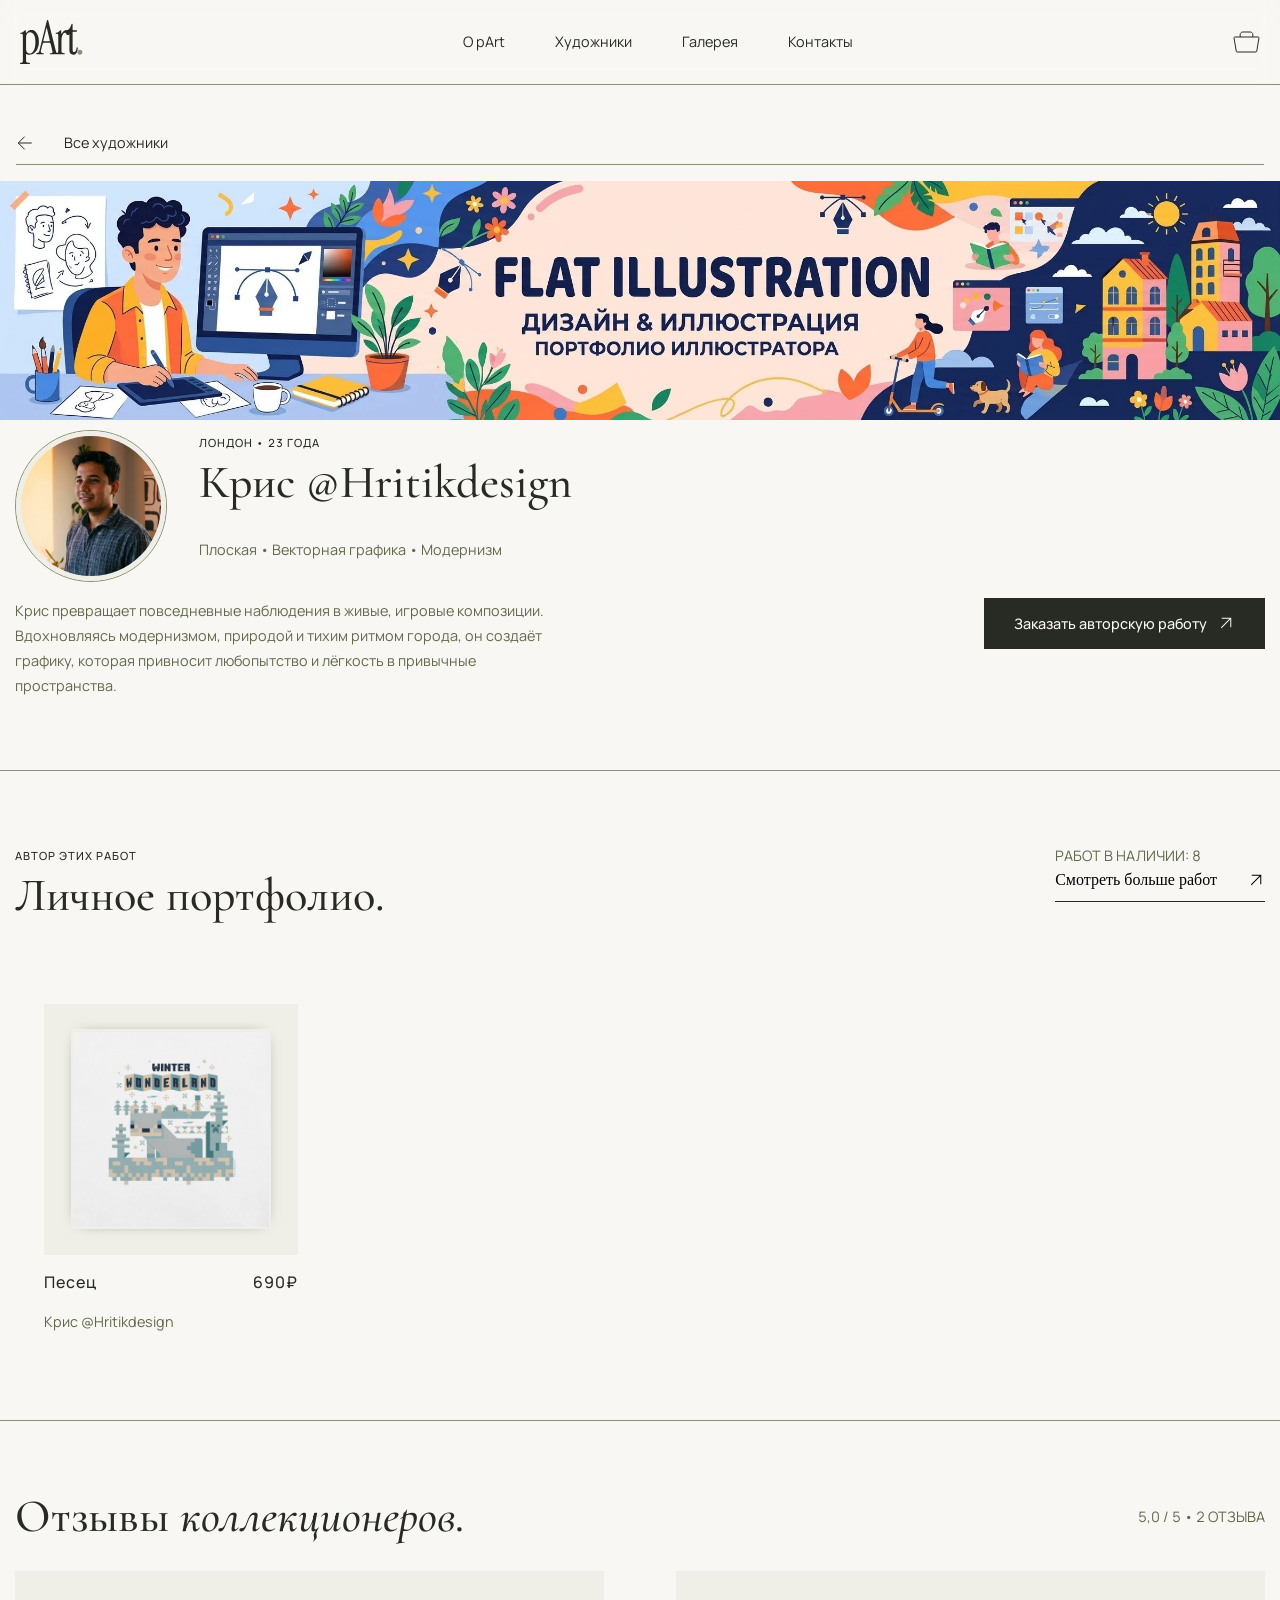
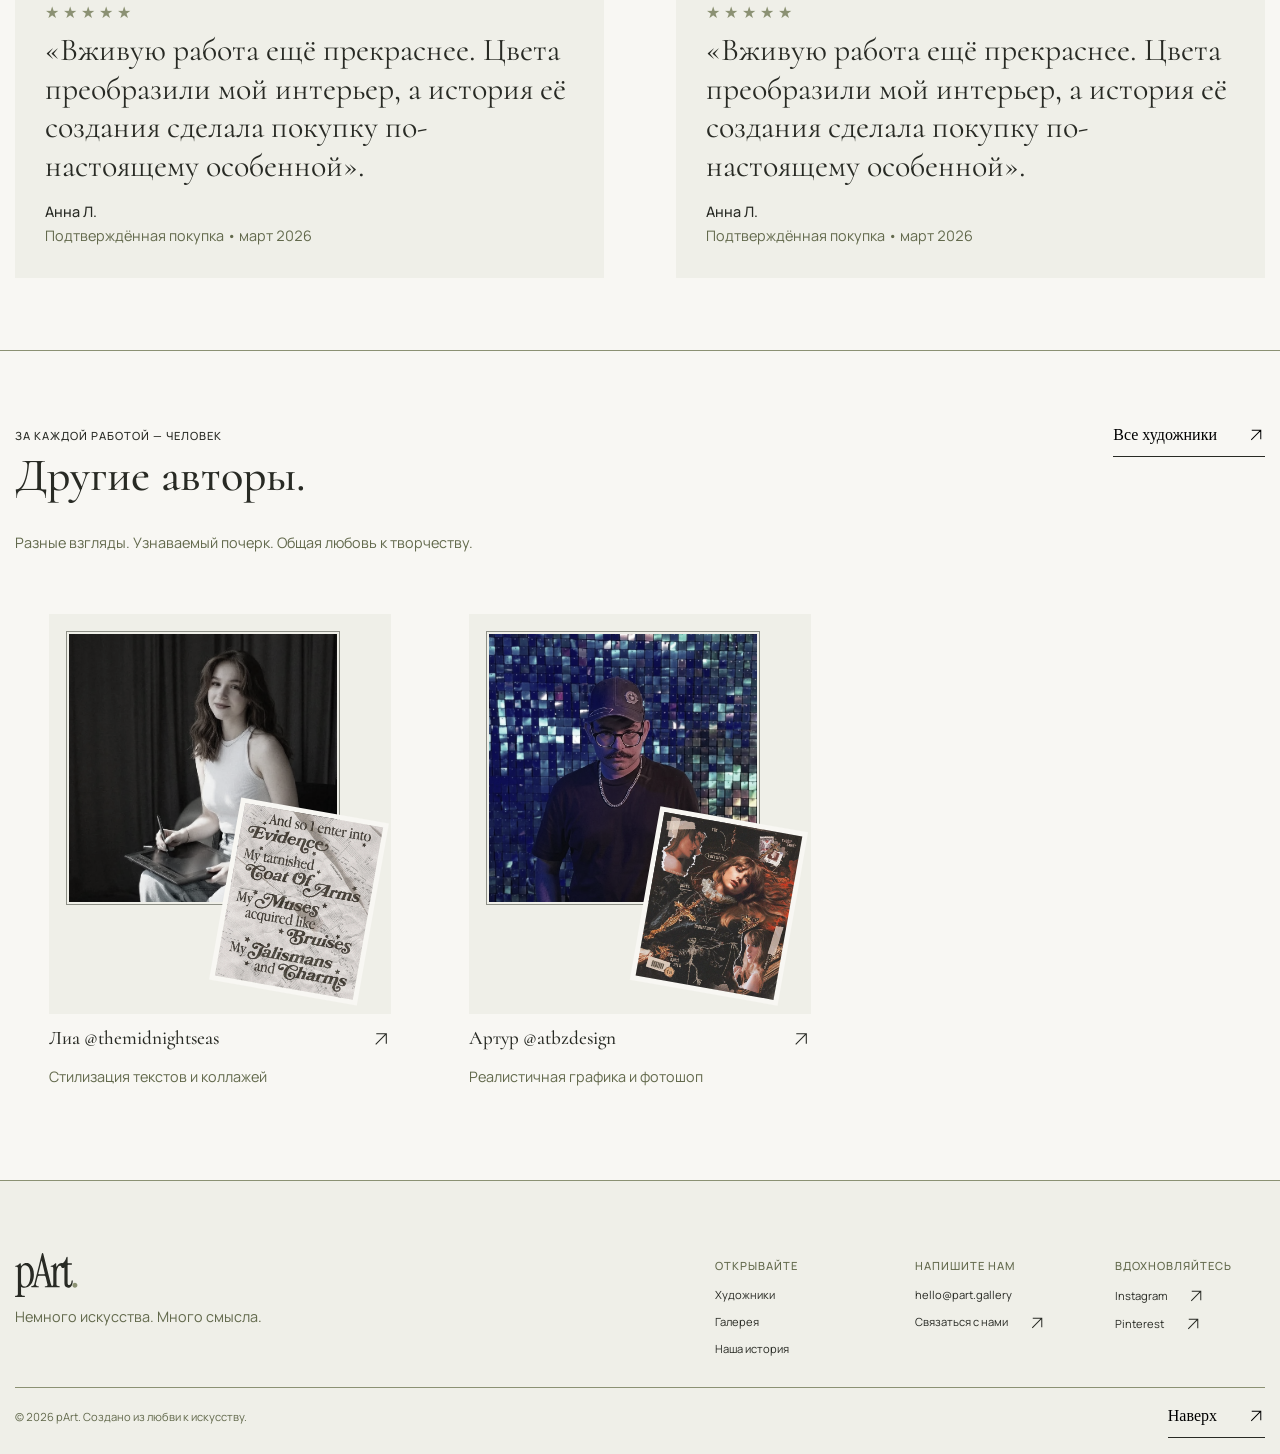
==== pages/@Hritikdesign.html @ 444c9f0d "added order and artist page" ====
<!DOCTYPE html>
<html lang="ru">

<head>
  <meta charset="UTF-8">
  <meta name="viewport" content="width=device-width, initial-scale=1.0">

  <link rel="preconnect" href="https://fonts.googleapis.com">
  <link rel="preconnect" href="https://fonts.gstatic.com" crossorigin>
  <link href="https://fonts.googleapis.com/css2?family=Manrope:wght@400;500&display=swap" rel="stylesheet">
  <link href="https://fonts.googleapis.com/css2?family=Cormorant:ital,wght@0,300..700;1,300..700&display=swap"
    rel="stylesheet">

  <link rel="icon" href="../assets/icons/favicon.svg" type="image/svg+xml">

  <link rel="stylesheet" href="../styles/tokens.css">
  <link rel="stylesheet" href="../styles/reset.css">
  <link rel="stylesheet" href="../styles/base.css">
  <link rel="stylesheet" href="../styles/header.css">
  <link rel="stylesheet" href="../styles/profile.css">
  <link rel="stylesheet" href="../styles/gallery.css">
  <link rel="stylesheet" href="../styles/feedback.css">
  <link rel="stylesheet" href="../styles/artists.css">
  <link rel="stylesheet" href="../styles/footer.css">

  <title>pArt: Крис @Hritikdesign</title>
</head>

<body>
  <header class="header">
    <div class="container header__container">

      <a href="../index.html" class="logo" aria-label="pArt — на главную">
        <svg class="logo__icon" width="63" height="44" aria-hidden="true">
          <use href="../assets/icons/sprites.svg#logo-icon"></use>
        </svg>
      </a>

      <nav class="header__nav nav" aria-label="Основная навигация">
        <ul class="nav__list">
          <li class="nav__list-item">
            <a href="../index.html#about-id" class="nav__list-link">О pArt</a>
          </li>

          <li class="nav__list-item">
            <a href="../index.html#artists-id" class="nav__list-link">Художники</a>
          </li>

          <li class="nav__list-item">
            <a href="../index.html#gallery-id" class="nav__list-link">Галерея</a>
          </li>

          <li class="nav__list-item">
            <a href="../index.html#contacts-id" class="nav__list-link">Контакты</a>
          </li>
        </ul>
      </nav>

      <div class="header__inner">
        <a href="./cart.html" class="header__cart" aria-label="Перейти в корзину товаров">
          <svg class="logo__icon" width="27" height="22" aria-hidden="true">
            <use href="../assets/icons/sprites.svg#cart-icon"></use>
          </svg>
        </a>

        <button class="header__burger" type="button" popovertarget="mob-menu-id" aria-label="Открыть меню навигации">
          <svg class="header__burger-icon" width="27" height="22" aria-hidden="true">
            <use href="../assets/icons/sprites.svg#burger-icon"></use>
          </svg>
        </button>
      </div>

    </div>

    <div class="mob-menu" id="mob-menu-id" popover="auto">
      <div class="mob-menu__inner">

        <button class="mob-menu__close" type="button" popovertarget="mob-menu-id" popovertargetaction="hide"
          aria-label="Закрыть меню навигации">
          <svg class="mob-menu__close-icon" width="25" height="22" aria-hidden="true">
            <use href="../assets/icons/sprites.svg#cross-icon"></use>
          </svg>
        </button>

        <nav class="nav" aria-label="Мобильная навигация">
          <ul class="nav__list">
            <li class="nav__list-item">
              <a href="../index.html#about-id" class="nav__list-link">О pArt</a>
            </li>

            <li class="nav__list-item">
              <a href="../index.html#artists-id" class="nav__list-link">Художники</a>
            </li>

            <li class="nav__list-item">
              <a href="../index.html#gallery-id" class="nav__list-link">Галерея</a>
            </li>

            <li class="nav__list-item">
              <a href="../index.html#contacts-id" class="nav__list-link">Контакты</a>
            </li>
          </ul>
        </nav>

      </div>
    </div>
  </header>


  <main class="main" id="main">
    <section class="profile" id="profile-id">
      <a class="profile__comeback-link link--comeback" href="./artists.html">

        <svg class="profile__comeback-icon arrow--left" width="18" height="18" aria-hidden="true">
          <use href="../assets/icons/sprites.svg#arrow-icon"></use>
        </svg>
        Все художники
      </a>
      <div class="profile__banner"></div>

      <div class="profile__container container">

        <div class="profile__info">

          <div class="profile__info-wrapper">

            <div class="profile__info-preview">
              <img class="profile__info-img" src="../assets/images/flat_artist.webp"
                alt="На фото художник Крис @Hritikdesign" width="150" height="150" decoding="async" loading="lazy">
            </div>

            <div class="profile__info-inner">
              <span class="profile__info-subtitle subtitle">
                Лондон • 23 года
              </span>

              <h1 class="profile__info-title title">
                Крис @Hritikdesign
              </h1>

              <p class="profile__info-desc description">
                Плоская • Векторная графика • Модернизм
              </p>
            </div>

          </div>

        </div>

        <div class="profile__footer">
          <p class="profile__footer-desc description">
            Крис превращает повседневные наблюдения в живые, игровые композиции. Вдохновляясь модернизмом, природой и
            тихим ритмом города, он создаёт графику, которая привносит любопытство и лёгкость в привычные пространства.
          </p>

          <div class="profile__footer-inner">
            <a href="./order.html" class="profile__footer-link button button--dark">
              Заказать авторскую работу
              <svg class="profile__footer-link-icon arrow--rightup" width="18" height="18" aria-hidden="true">
                <use href="../assets/icons/sprites.svg#arrow-icon"></use>
              </svg>
            </a>
          </div>
        </div>

      </div>
    </section>


    <section class="gallery" id="gallery-id">
      <div class="gallery__container container">

        <div class="gallery__header">

          <div class="gallery__inner">
            <span class="gallery__header-subtitle subtitle">
              автор этих работ
            </span>

            <h2 class="gallery__header-title title">
              Личное портфолио.
            </h2>
          </div>

          <div class="gallery__inner">
            <span class="gallery__header-description description">
              РАБОТ В НАЛИЧИИ: 8
            </span>

            <a class="gallery__header-link link--underline" href="./gallery.html">
              Смотреть больше работ

              <svg class="gallery__header-icon arrow--rightup" width="18" height="18" aria-hidden="true">
                <use href="../assets/icons/sprites.svg#arrow-icon"></use>
              </svg>
            </a>
          </div>

        </div>

        <div class="gallery__cards">

          <a class="gallery__card" href="./">

            <div class="gallery__card-preview">
              <div class="gallery__card-wrapper">
                <img class="gallery__card-img" src="../assets/images/flat_7.webp"
                  alt="Постер «Песец». Автор - Крис @Hritikdesign" width="200" height="200" loading="lazy"
                  decoding="async">
              </div>

              <div class="gallery__card-block">
                <svg class="gallery__card-icon arrow--rightup" width="20" height="20" aria-hidden="true">
                  <use href="../assets/icons/sprites.svg#arrow-icon"></use>
                </svg>
              </div>
            </div>

            <div class="gallery__card-info">
              <h3 class="gallery__card-title">
                Песец
                <span class="gallery__card-price">690₽</span>
              </h3>

              <p class="gallery__card-desc description">
                Крис @Hritikdesign
              </p>
            </div>
          </a>


        </div>
      </div>
    </section>


    <section class="feedback" id="feedback-id">
      <div class="feedback__container container">

        <div class="feedback__header">
          <h2 class="feedback__header-title title">Отзывы
            <span>коллекционеров.</span>
          </h2>

          <span class="feedback__header-desc description">
            5,0 / 5 • 2 ОТЗЫВА
          </span>
        </div>

        <div class="feedback__cards">

          <article class="feedback__card">
            <blockquote class="feedback__card-quote">
              «Вживую работа ещё прекраснее. Цвета преобразили мой интерьер, а история её создания сделала покупку
              по-настоящему особенной».
            </blockquote>
            <p class="feedback__card-author">Анна Л.</p>
            <p class="feedback__card-desc description">
              Подтверждённая покупка • март 2026
            </p>
          </article>

          <article class="feedback__card">
            <blockquote class="feedback__card-quote">
              «Вживую работа ещё прекраснее. Цвета преобразили мой интерьер, а история её создания сделала покупку
              по-настоящему особенной».
            </blockquote>
            <p class="feedback__card-author">Анна Л.</p>
            <p class="feedback__card-desc description">
              Подтверждённая покупка • март 2026
            </p>
          </article>

        </div>


      </div>
      </div>
    </section>


    <section class="artists" id="artists-id">
      <div class="artists__container container">

        <div class="artists__header">

          <div class="artists__inner">
            <span class="artists__header-subtitle subtitle">
              ЗА КАЖДОЙ РАБОТОЙ — ЧЕЛОВЕК
            </span>

            <h2 class="artists__header-title title">
              Другие авторы.
            </h2>

            <p class="artists__header-desc description">
              Разные взгляды. Узнаваемый почерк. Общая любовь к творчеству.
            </p>
          </div>

          <div class="artists__inner">
            <a class="artists__header-link link--underline" href="./artists.html">
              Все художники

              <svg class="artists__header-icon arrow--rightup" width="18" height="18" aria-hidden="true">
                <use href="../assets/icons/sprites.svg#arrow-icon"></use>
              </svg>
            </a>
          </div>

        </div>

        <div class="artists__cards">

          <a class="artists__card" href="./@themidnightseas.html">

            <div class="artists__card-preview">
              <img class="artists__card-artist-img" src="../assets/images/text_artist.webp" alt="Лиа @themidnightseas"
                width="300" height="300" loading="lazy" decoding="async">

              <img class="artists__card-poster-img" src="../assets/images/text_2.webp"
                alt="Постер «Музы». Автор - Лиа @themidnightseas" width="150" height="150" loading="lazy"
                decoding="async">
            </div>

            <div class="artists__card-info">
              <h3 class="artists__card-title title">
                Лиа @themidnightseas

                <svg class="artists__card-icon arrow--rightup" width="20" height="20" aria-hidden="true">
                  <use href="../assets/icons/sprites.svg#arrow-icon"></use>
                </svg>
              </h3>

              <p class="artists__card-desc description">
                Стилизация текстов и коллажей
              </p>
            </div>
          </a>

          <a class="artists__card" href="./@atbzdesign.html">

            <div class="artists__card-preview">
              <img class="artists__card-artist-img" src="../assets/images/real_artist.webp" alt="Артур @atbzdesign"
                width="300" height="300" loading="lazy" decoding="async">

              <img class="artists__card-poster-img" src="../assets/images/real_6.webp"
                alt="Постер «Измученная поэтесса». Автор - Артур @atbzdesign" width="150" height="150" loading="lazy"
                decoding="async">
            </div>

            <div class="artists__card-info">
              <h3 class="artists__card-title title">
                Артур @atbzdesign

                <svg class="artists__card-icon arrow--rightup" width="20" height="20" aria-hidden="true">
                  <use href="../assets/icons/sprites.svg#arrow-icon"></use>
                </svg>
              </h3>

              <p class="artists__card-desc description">
                Реалистичная графика и фотошоп
              </p>
            </div>
          </a>

        </div>

      </div>
    </section>
  </main>


  <footer class="footer" id="contacts-id">
    <div class="footer__container container">
      <nav class="footer__nav">

        <div class="footer__nav-inner">
          <a href="../index.html" class="logo" aria-label="pArt — на главную">
            <svg class="logo__icon" width="63" height="44" aria-hidden="true">
              <use href="../assets/icons/sprites.svg#logo-icon"></use>
            </svg>
          </a>

          <p class="footer__nav-desc description">
            Немного искусства. Много смысла.
          </p>
        </div>

        <div class="footer__nav-inner">
          <span class="footer__nav-subtitle subtitle">ОТКРЫВАЙТЕ</span>
          <ul class="footer__nav-list">

            <li class="footer__nav-item">
              <a href="../index.html#artists-id" class="footer__nav-link">Художники</a>
            </li>

            <li class="footer__nav-item">
              <a href="../index.html#gallery-id" class="footer__nav-link">Галерея</a>
            </li>

            <li class="footer__nav-item">
              <a href="../index.html#about-id" class="footer__nav-link">Наша история</a>
            </li>

          </ul>
        </div>

        <div class="footer__nav-inner">
          <span class="footer__nav-subtitle subtitle">НАПИШИТЕ НАМ</span>
          <ul class="footer__nav-list">

            <li class="footer__nav-item">
              <a href="mailto:hello@part.gallery" class="footer__nav-link">hello@part.gallery</a>
            </li>

            <li class="footer__nav-item">
              <a href="../index.html" class="footer__nav-link">
                Связаться с нами
                <svg class="footer__nav-icon arrow--rightup" width="18" height="18" aria-hidden="true">
                  <use href="../assets/icons/sprites.svg#arrow-icon"></use>
                </svg>
              </a>
            </li>

          </ul>
        </div>

        <div class="footer__nav-inner">
          <span class="footer__nav-subtitle subtitle">ВДОХНОВЛЯЙТЕСЬ</span>
          <ul class="footer__nav-list">

            <li class="footer__nav-item">
              <a href="https://www.instagram.com" class="footer__nav-link" target="_blank" rel="noopener noreferrer">
                Instagram
                <svg class="footer__nav-icon arrow--rightup" width="18" height="18" aria-hidden="true">
                  <use href="../assets/icons/sprites.svg#arrow-icon"></use>
                </svg>
              </a>
            </li>

            <li class="footer__nav-item">
              <a href="https://www.pinterest.com" class="footer__nav-link" target="_blank" rel="noopener noreferrer">
                Pinterest
                <svg class="footer__nav-icon arrow--rightup" width="18" height="18" aria-hidden="true">
                  <use href="../assets/icons/sprites.svg#arrow-icon"></use>
                </svg>
              </a>
            </li>

          </ul>
        </div>

      </nav>

      <div class="footer__wrapper">
        <p class="footer__desc description">
          © 2026 pArt. Создано из любви к искусству.
        </p>

        <a href="#main" class="footer__link link--underline">
          Наверх
          <svg class="footer__icon arrow--rightup" width="18" height="18" aria-hidden="true">
            <use href="../assets/icons/sprites.svg#arrow-icon"></use>
          </svg>
        </a>
      </div>
    </div>
  </footer>
</body>

</html>
---- styles/tokens.css ----
:root {
    /* colors */
    --white-co: #f8f7f3;
    --black-co: #282A24;
    --green-co: #8B9173;
    --dark-green-co: #62694c;
    --light-green-co: #d7dcc8;
    --beige-co: #efefe8;

    /* fonts */
    /* 7-9px */
    --f-size-0: clamp(0.425rem, 0.25rem + 0.4vw, 0.55rem);

    /* 11-13px */
    --f-size-1: clamp(0.7rem, 0.25rem + 0.5vw, 0.8rem);

    /* 14-16px */
    --f-size-2: clamp(0.85rem, 0.5rem + 0.5vw, 1rem);

    /* 20-32px */
    --f-size-3: clamp(1.25rem, 0.5rem + 2vw, 2rem);

    /* 30-56px */
    --f-size-4: clamp(1.85rem, 0.5rem + 3vw, 3.5rem);

    /* 80-104px */
    --f-size-5: clamp(5rem, 0.5rem + 7.7vw, 6.5rem);

    /* space */
    --s-1: clamp(1.5rem, 0.5rem + 5vw, 6rem);

    --s-2: clamp(1.25rem, 0.5rem + 3vw, 2.5rem);

    --s-3: clamp(1rem, 0.5rem + 2vw, 2rem);

    --s-4: clamp(0.5rem, 0.25rem + 2vw, 1rem);

    /* media breakpoints */
    /* --m-min: 428px;
    --m-sm: 576px;
    --m-md: 768px;
    --m-lg: 992px;
    --m-xl: 1200px;
    --m-xxl: 1400px; */
}
---- styles/base.css ----
*::selection {
  background: var(--light-green-co);
  color: var(--black-co);
}

body {
  min-height: 100dvh;
  display: flex;
  flex-direction: column;
  background: var(--white-co);
}

:focus-visible {
  outline: 2px solid currentColor;
  outline-offset: 4px;
}

.container {
  padding: var(--s-1) 15px;
  max-width: 1400px;
  margin: 0 auto;
}

.main {
  padding: 84px 0 0 0;
  flex-grow: 1;
}

.logo {
  display: inline-flex;
  flex-shrink: 0;
  color: var(--black-co);

  &:hover,
  &:focus-visible {
    color: var(--green-co);
  }
}

.logo__icon {
  fill: currentColor;
}

.nav__list {
  display: flex;
  justify-content: center;
  align-items: center;
  gap: 50px;
}

.nav__list-link {
  position: relative;
  display: inline-block;
  font-family: 'Manrope', sans-serif;
  font-weight: 400;
  font-size: var(--f-size-2);
  color: var(--black-co);

  &:hover {
    color: var(--green-co);
  }

  &::after {
    content: '';
    position: absolute;
    bottom: -10px;
    left: 0;
    width: 100%;
    height: 1px;
    background: var(--green-co);
    opacity: 0;
    scale: 0;
    transform-origin: center;
    transition: scale .3s, opacity .3s;
  }

  &:hover::after {
    scale: 1;
    opacity: 1;
  }
}

.title {
  padding: 5px 0 var(--s-3);
  font-size: var(--f-size-4);
  font-family: 'Cormorant', serif;
  color: var(--black-co);
  font-weight: 500;
  line-height: 1;
}

.subtitle {
  font-size: var(--f-size-1);
  font-family: 'Manrope', sans-serif;
  color: var(--black-co);
  font-weight: 500;
  letter-spacing: 1px;
  text-transform: uppercase;
}

.description {
  font-size: var(--f-size-2);
  font-family: 'Manrope', sans-serif;
  color: var(--dark-green-co);
  font-weight: 400;
  line-height: 25px;
}

.button {
  padding: 15px 30px;
  display: flex;
  justify-content: space-between;
  align-items: center;
  gap: 10px;
  font-family: 'Manrope', sans-serif;
  font-size: var(--f-size-2);
}

.button--dark {
  color: var(--white-co);
  background: var(--black-co);
  font-weight: 500;
  transition: background .2s;

  &:hover {
    background: var(--green-co);
  }

  &:focus-visible {
    outline: 2px solid var(--black-co);
  }
}

.button--light {
  color: var(--black-co);
  background: var(--white-co);
  font-weight: 400;

  &:hover {
    outline: 2px solid var(--black-co);
  }
}

.link--underline {
  padding: 0 0 10px 0;
  display: flex;
  justify-content: start;
  align-items: center;
  gap: 30px;
  position: relative;

  &:hover {
    color: var(--green-co);

    &::after {
      left: 100%;
    }
  }

  &::after {
    content: '';
    position: absolute;
    bottom: 0;
    right: 0;
    left: 0;
    height: 1px;
    background: var(--black-co);
    transition: left .3s;
  }
}

.link--comeback {
  margin: 0 0 10px 0;
  display: flex;
  justify-content: start;
  align-items: center;
  gap: 30px;
  font-family: 'Manrope', sans-serif;
  font-weight: 400;
  font-size: var(--f-size-2);
  color: var(--black-co);

  &:hover {
    color: var(--green-co);
  }
}

.arrow--rightup {
  rotate: -45deg;
}

.arrow--left {
  rotate: 180deg;
}

.arrow--rightup,
.arrow--right,
.arrow--left {
  flex-shrink: 0;
}
---- styles/header.css ----
.header {
  position: fixed;
  inset: 0 0 auto 0;
  z-index: 99;
  border-bottom: 1px solid var(--green-co);

  &::before {
    content: '';
    position: absolute;
    inset: 0;
    z-index: -1;
    backdrop-filter: blur(10px);
    -webkit-backdrop-filter: blur(10px);
  }
}

.header__container {
  padding: 20px;
  display: flex;
  justify-content: space-between;
  align-items: center;
  gap: 30px;
}

.header__inner {
  color: var(--black-co);
  display: flex;
  justify-content: center;
  align-items: center;
  gap: 20px;
}

.header__cart,
.header__burger {
  padding: 10px;
  margin: -10px;

  &:hover,
  &:focus-visible {
    color: var(--green-co);
  }
}

.header__burger {
  display: none;
}

.mob-menu {
  position: fixed;
  inset: 0;
  width: 100%;
  height: 50dvh;
  margin: 0;
  padding: 0;
  border: 0;
  border-bottom: 10px solid var(--green-co);
  backdrop-filter: blur(10px);
  -webkit-backdrop-filter: blur(10px);
  background: #ffffff00;

  opacity: 0;
  translate: 0 -100%;

  transition:
    opacity .3s ease,
    translate .3s ease,
    display .3s allow-discrete,
    overlay .3s allow-discrete;

  &:popover-open {
    opacity: 1;
    translate: 0;
  }
}

@starting-style {
  .mob-menu:popover-open {
    opacity: 0;
    translate: 0 -100%;
  }
}

.mob-menu__inner {
  position: relative;
  min-height: 100%;
  display: flex;
  flex-direction: column;
  justify-content: center;
  align-items: center;
}

.mob-menu__close {
  position: absolute;
  top: 30px;
  right: 20px;
  color: var(--black-co);
  padding: 10px;
  margin: -10px;

  &:hover,
  &:focus-visible {
    color: var(--green-co);
  }
}

@media (max-width: 768px) {
  .header__nav {
    display: none;
  }

  .header__burger {
    display: inline-flex;
    align-items: center;
    justify-content: center;
  }

  .mob-menu .nav__list {
    flex-direction: column;
    gap: 32px;
  }
}
---- styles/profile.css ----
.profile__comeback-link {
  padding: var(--s-3) 10px 10px 0;
  margin: var(--s-4);
  border-bottom: 1px solid var(--green-co);
}

.profile__banner {
  width: 100%;
  aspect-ratio: 75 / 14;
  background: url('../assets/images/flat_banner.webp') center / cover no-repeat;
}

.profile__container {
  padding: 10px 15px var(--s-1);
}

.profile__info-wrapper {
  display: flex;
  align-items: start;
  gap: var(--s-3);
}

.profile__info-preview {
  border-radius: 50%;
  border: 1px solid var(--green-co);
  overflow: hidden;
}

.profile__info-img {
  border-radius: 50%;
  border: 5px solid var(--beige-co);
}

.profile__footer {
  margin: var(--s-4) 0 0 0;
  display: flex;
  justify-content: space-between;
  gap: var(--s-3);
}

.profile__footer-desc {
  max-width: 550px;
  text-wrap: wrap;
}

.profile__footer-link {
  text-wrap: nowrap;
  max-width: 300px;
}

@media (max-width: 768px) {
  .profile__footer {
    flex-direction: column;
  }

  .profile__footer-desc {
    max-width: 750px;
  }
}
---- styles/gallery.css ----
.gallery {
  border-top: 1px solid var(--green-co);
}

.gallery__container {
  display: flex;
  flex-direction: column;
  gap: 40px;
}

.gallery__header {
  display: flex;
  justify-content: space-between;
  align-items: start;
}

.gallery__cards {
  padding: 0 15px;
  width: 100%;
  display: grid;
  grid-template-columns: repeat(4, 1fr);
  gap: 30px;
}

.gallery__card {
  margin: 0 auto;
  padding: 5%;
  width: min(100%, 400px);
  max-height: 400px;
  transition: box-shadow .3s;

  &:hover {
    box-shadow: 0 0 40px -15px var(--green-co);

    .gallery__card-block {
      opacity: 1;
    }
  }
}

.gallery__card-preview {
  width: 100%;
  position: relative;
  padding: 10%;
  display: flex;
  justify-content: center;
  align-items: center;
  background: var(--beige-co);
}

.gallery__card-block {
  position: absolute;
  bottom: 15px;
  right: 15px;
  width: 40px;
  height: 40px;
  display: flex;
  justify-content: center;
  align-items: center;
  background: var(--white-co);
  opacity: 0;
  transition: opacity .3s;
}

.gallery__card-wrapper {
  width: min(100%, 200px);
  aspect-ratio: 1 / 1;
  padding: 1%;
  box-shadow: 0 0 15px -10px var(--black-co);
}

.gallery__card-img {
  width: 100%;
  height: 100%;
  object-fit: contain;
}

.gallery__card-title {
  padding: 15px 0;
  display: flex;
  justify-content: space-between;
  align-items: start;
  text-wrap: wrap;
  gap: 15px;
  font-size: 1rem;

  font-family: 'Manrope', sans-serif;
  color: var(--black-co);
  font-weight: 500;
  letter-spacing: 1px;
  hyphens: auto;
}

@media (max-width: 992px) {
  .gallery__header {
    flex-direction: column;
    justify-content: start;
  }

  .gallery__cards {
    grid-template-columns: repeat(2, 1fr);
  }
}

@media (max-width: 428px) {
  .gallery__cards {
    grid-template-columns: 1fr;
  }

  .gallery__card {
    max-width: 250px;
  }
}
---- styles/feedback.css ----
.feedback {
  border-top: 1px solid var(--green-co);
  border-bottom: 1px solid var(--green-co);
}
.feedback__container {
}
.container {
}
.feedback__header {
  margin: 0 0 var(--s-3) 0;
  display: flex;
  justify-content: space-between;
  align-items: center;
  gap: var(--s-3);
}

.feedback__header-title {
  padding: 0;
  span {
    font-style: italic;
    }
}
.feedback__header-desc {
}

.feedback__cards {
  display: flex;
  gap: var(--s-1);
}
.feedback__card {
  padding: 60px 30px 30px;
  background: var(--beige-co);
    position: relative;

  &::before {
    content: '★ ★ ★ ★ ★';
    position: absolute;
    color: var(--green-co);
    top: 30px;
    left: 30px;
  }
}

.feedback__card-quote {
  margin: 0 0  var(--s-4) 0;
  font-size: var(--f-size-3);
  font-family: 'Cormorant', serif;
  color: var(--black-co);
  line-height: 1.2;
}
.feedback__card-author {
  font-size: var(--f-size-2);
    font-family: 'Manrope', sans-serif;
    color: var(--black-co);
    font-weight: 500;
}
.feedback__card-desc {
}
.description {
}

@media (max-width: 768px) {
.feedback__cards {
  flex-direction: column;
}
}
---- styles/artists.css ----
.artists__container {
  display: flex;
  flex-direction: column;
  gap: 40px;
}

.artists__header {
  display: flex;
  justify-content: space-between;
  align-items: start;
  gap: 30px;
}

.artists__cards {
  padding: 0 15px;
  width: 100%;
  display: grid;
  grid-template-columns: repeat(3, 1fr);
  gap: 40px;
}

.artists__card {
  padding: 5%;
  width: min(100%, 500px);
  margin: 0 auto;
  transition: box-shadow .3s;

  &:hover {
    box-shadow: 0 0 40px -15px var(--green-co);

    .artists__card-artist-img {
      filter: saturate(1);
    }

    .artists__card-poster-img {
      rotate: 0deg;
    }
  }
}

.artists__card-preview {
  position: relative;
  padding: 5% 15% 5% 5%;
  min-height: 400px;
  background: var(--beige-co);
}

.artists__card-artist-img {
  aspect-ratio: 1 / 1;
  border: 1px solid var(--green-co);
  padding: 2px;
  filter: saturate(0.3);
  transition: filter .3s;
}

.artists__card-poster-img {
  position: absolute;
  right: 5%;
  bottom: 5%;
  rotate: 10deg;
  border: 5px solid var(--white-co);
  transition: rotate .3s;
}

.artists__card-title {
  padding: 15px 0;
  display: flex;
  justify-content: space-between;
  align-items: start;
  font-size: 1.2rem;
}

@media (max-width: 1200px) {
  .artists__card-preview {
    min-height: 300px;
  }

  .artists__card-poster-img {
    width: 40%;
  }
}

@media (max-width: 768px) {
  .artists__header {
    flex-direction: column;
    justify-content: start;
  }

  .artists__cards {
    grid-template-columns: 1fr;
  }
}
---- styles/footer.css ----
.footer {
  border-top: 1px solid var(--green-co);
  background: var(--beige-co);
}

.footer__container {
  padding: var(--s-1) 15px 0;
}

.footer__wrapper {
  margin: 20px 0 0 0;
  padding: var(--s-4) 0;
  display: flex;
  justify-content: space-between;
  align-items: start;
  gap: 10px;
  border-top: 1px solid var(--green-co);
}

.footer__nav {
  display: grid;
  grid-template-columns: 1fr repeat(3, 150px);
  gap: 50px;
}

.footer__nav-subtitle {
  color: var(--dark-green-co);
}

.footer__nav-item {
  margin: 10px 0;
}

.footer__nav-link {
  display: flex;
  justify-content: start;
  align-items: center;
  gap: 20px;
  text-wrap: nowrap;
  font-family: 'Manrope', sans-serif;
  font-weight: 400;
  font-size: var(--f-size-1);
  color: var(--black-co);

  &:hover {
    color: var(--green-co);
  }
}

.footer__desc {
  font-size: var(--f-size-1);
}

@media (max-width: 768px) {
  .footer__nav {
    grid-template-columns: repeat(2, 1fr);
  }
}
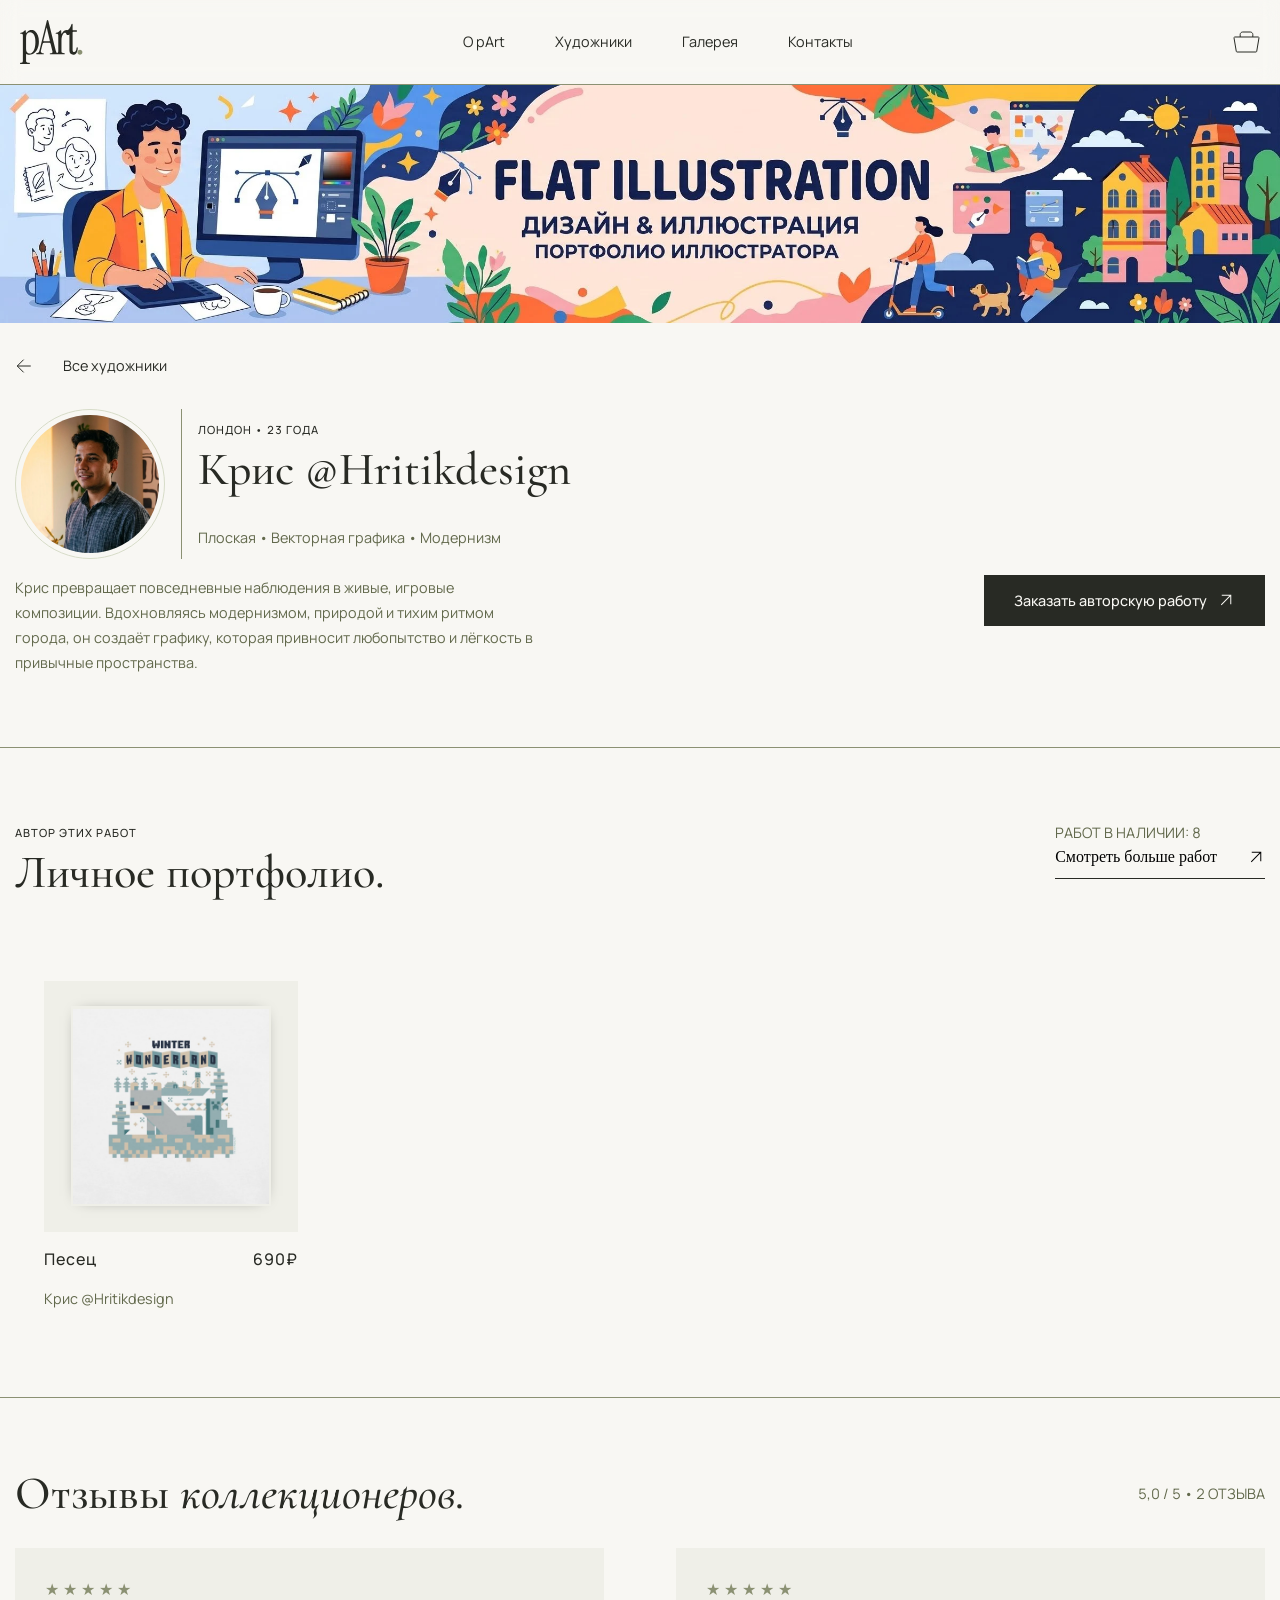
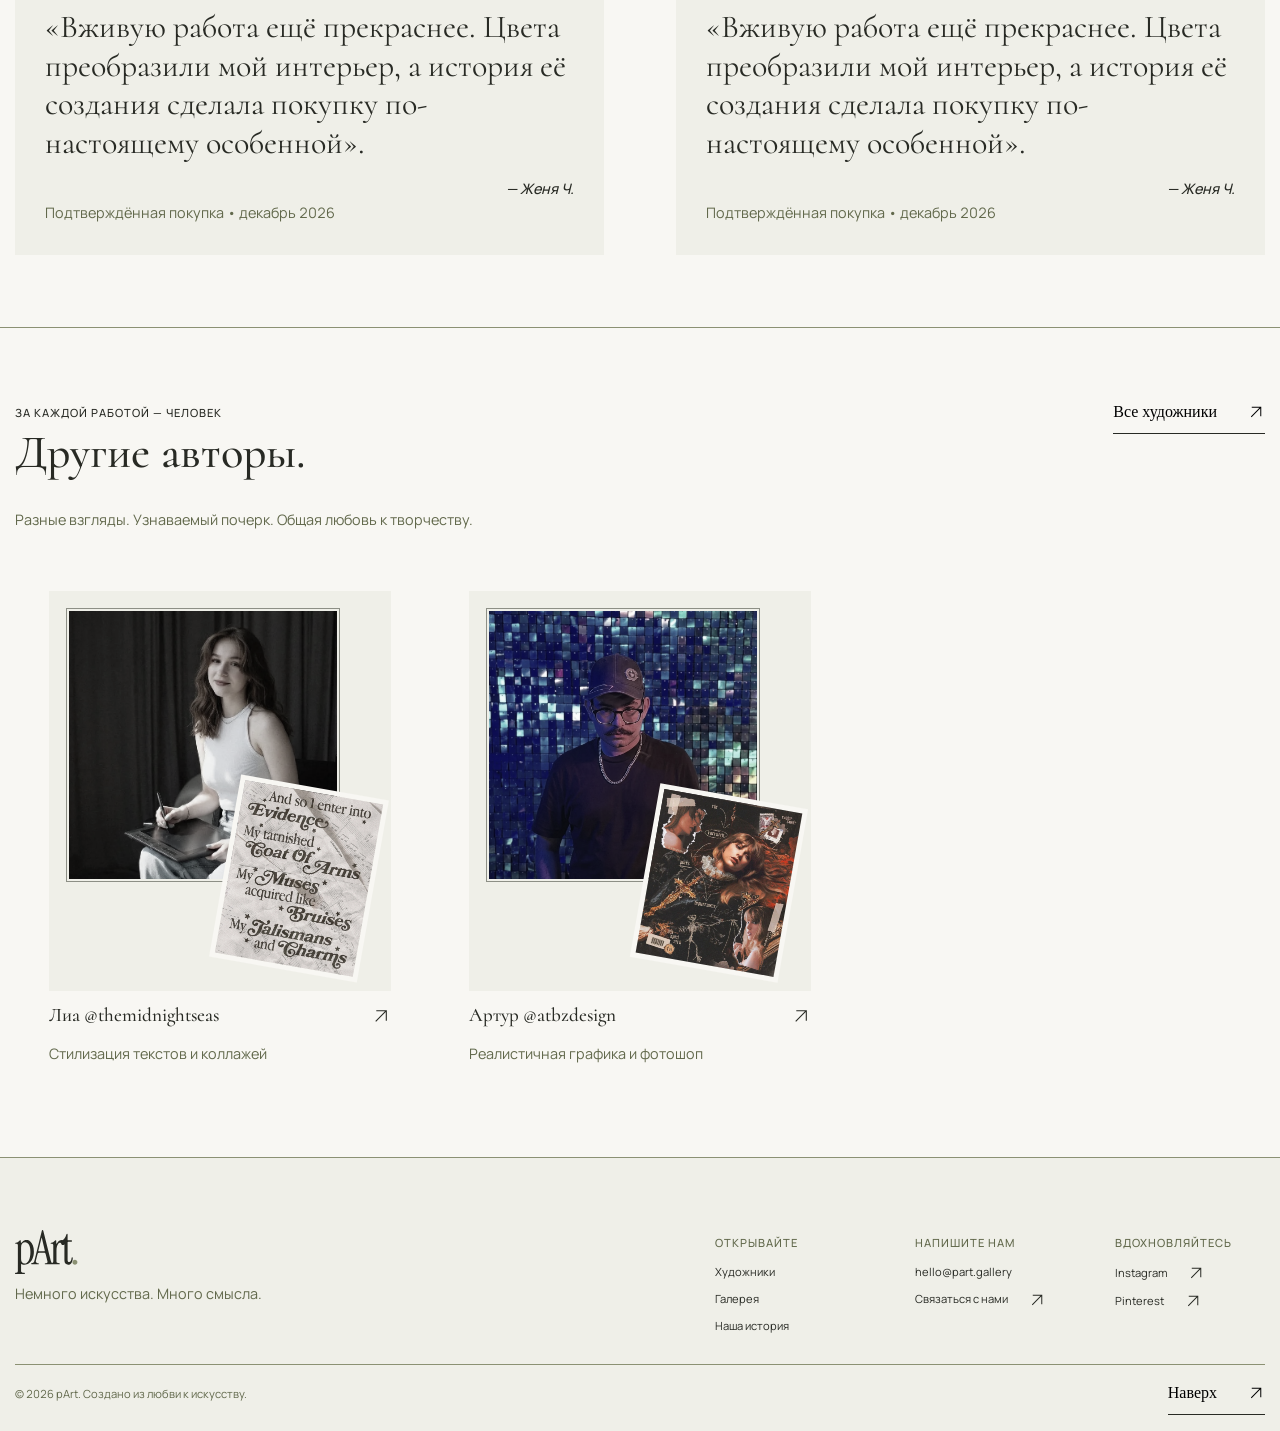
==== commit c96b10cd: "added poster page" ====
--- a/pages/@Hritikdesign.html
+++ b/pages/@Hritikdesign.html
@@ -109,16 +109,16 @@
 
   <main class="main" id="main">
     <section class="profile" id="profile-id">
-      <a class="profile__comeback-link link--comeback" href="./artists.html">
-
-        <svg class="profile__comeback-icon arrow--left" width="18" height="18" aria-hidden="true">
-          <use href="../assets/icons/sprites.svg#arrow-icon"></use>
-        </svg>
-        Все художники
-      </a>
       <div class="profile__banner"></div>
 
       <div class="profile__container container">
+
+        <a class="profile__comeback-link link--comeback" href="./artists.html">
+          <svg class="profile__comeback-icon arrow--left" width="18" height="18" aria-hidden="true">
+            <use href="../assets/icons/sprites.svg#arrow-icon"></use>
+          </svg>
+          Все художники
+        </a>
 
         <div class="profile__info">
 
@@ -200,7 +200,7 @@
 
         <div class="gallery__cards">
 
-          <a class="gallery__card" href="./">
+          <a class="gallery__card" href="./flat_7.html">
 
             <div class="gallery__card-preview">
               <div class="gallery__card-wrapper">
@@ -242,9 +242,9 @@
             <span>коллекционеров.</span>
           </h2>
 
-          <span class="feedback__header-desc description">
+          <a href="#" class="feedback__header-desc description">
             5,0 / 5 • 2 ОТЗЫВА
-          </span>
+          </a>
         </div>
 
         <div class="feedback__cards">
@@ -254,9 +254,9 @@
               «Вживую работа ещё прекраснее. Цвета преобразили мой интерьер, а история её создания сделала покупку
               по-настоящему особенной».
             </blockquote>
-            <p class="feedback__card-author">Анна Л.</p>
+            <p class="feedback__card-author"> — Женя Ч.</p>
             <p class="feedback__card-desc description">
-              Подтверждённая покупка • март 2026
+              Подтверждённая покупка • декабрь 2026
             </p>
           </article>
 
@@ -265,9 +265,9 @@
               «Вживую работа ещё прекраснее. Цвета преобразили мой интерьер, а история её создания сделала покупку
               по-настоящему особенной».
             </blockquote>
-            <p class="feedback__card-author">Анна Л.</p>
+            <p class="feedback__card-author"> — Женя Ч.</p>
             <p class="feedback__card-desc description">
-              Подтверждённая покупка • март 2026
+              Подтверждённая покупка • декабрь 2026
             </p>
           </article>
 
--- a/styles/base.css
+++ b/styles/base.css
@@ -170,7 +170,6 @@
 }
 
 .link--comeback {
-  margin: 0 0 10px 0;
   display: flex;
   justify-content: start;
   align-items: center;
--- a/styles/profile.css
+++ b/styles/profile.css
@@ -1,9 +1,3 @@
-.profile__comeback-link {
-  padding: var(--s-3) 10px 10px 0;
-  margin: var(--s-4);
-  border-bottom: 1px solid var(--green-co);
-}
-
 .profile__banner {
   width: 100%;
   aspect-ratio: 75 / 14;
@@ -11,24 +5,30 @@
 }
 
 .profile__container {
-  padding: 10px 15px var(--s-1);
+  padding: 0 15px var(--s-1);
+}
+
+.profile__comeback-link {
+  margin: var(--s-3) 0;
 }
 
 .profile__info-wrapper {
   display: flex;
-  align-items: start;
-  gap: var(--s-3);
+  align-items: center;
+  gap: var(--s-4);
 }
 
 .profile__info-preview {
-  border-radius: 50%;
-  border: 1px solid var(--green-co);
+  padding: 0 var(--s-4) 0 0;
+  border-right: 1px solid var(--green-co);
   overflow: hidden;
+  flex-shrink: 0;
 }
 
 .profile__info-img {
   border-radius: 50%;
-  border: 5px solid var(--beige-co);
+  padding: 5px;
+  border: 1px solid var(--light-green-co);
 }
 
 .profile__footer {
@@ -40,7 +40,6 @@
 
 .profile__footer-desc {
   max-width: 550px;
-  text-wrap: wrap;
 }
 
 .profile__footer-link {
--- a/styles/feedback.css
+++ b/styles/feedback.css
@@ -2,10 +2,7 @@
   border-top: 1px solid var(--green-co);
   border-bottom: 1px solid var(--green-co);
 }
-.feedback__container {
-}
-.container {
-}
+
 .feedback__header {
   margin: 0 0 var(--s-3) 0;
   display: flex;
@@ -16,21 +13,21 @@
 
 .feedback__header-title {
   padding: 0;
+
   span {
     font-style: italic;
-    }
-}
-.feedback__header-desc {
+  }
 }
 
 .feedback__cards {
   display: flex;
   gap: var(--s-1);
 }
+
 .feedback__card {
   padding: 60px 30px 30px;
   background: var(--beige-co);
-    position: relative;
+  position: relative;
 
   &::before {
     content: '★ ★ ★ ★ ★';
@@ -42,25 +39,24 @@
 }
 
 .feedback__card-quote {
-  margin: 0 0  var(--s-4) 0;
+  margin: 0 0 var(--s-4) 0;
   font-size: var(--f-size-3);
   font-family: 'Cormorant', serif;
   color: var(--black-co);
   line-height: 1.2;
 }
+
 .feedback__card-author {
+  text-align: right;
   font-size: var(--f-size-2);
-    font-family: 'Manrope', sans-serif;
-    color: var(--black-co);
-    font-weight: 500;
-}
-.feedback__card-desc {
-}
-.description {
+  font-style: italic;
+  font-family: 'Manrope', sans-serif;
+  color: var(--black-co);
+  font-weight: 500;
 }
 
 @media (max-width: 768px) {
-.feedback__cards {
-  flex-direction: column;
-}
+  .feedback__cards {
+    flex-direction: column;
+  }
 }
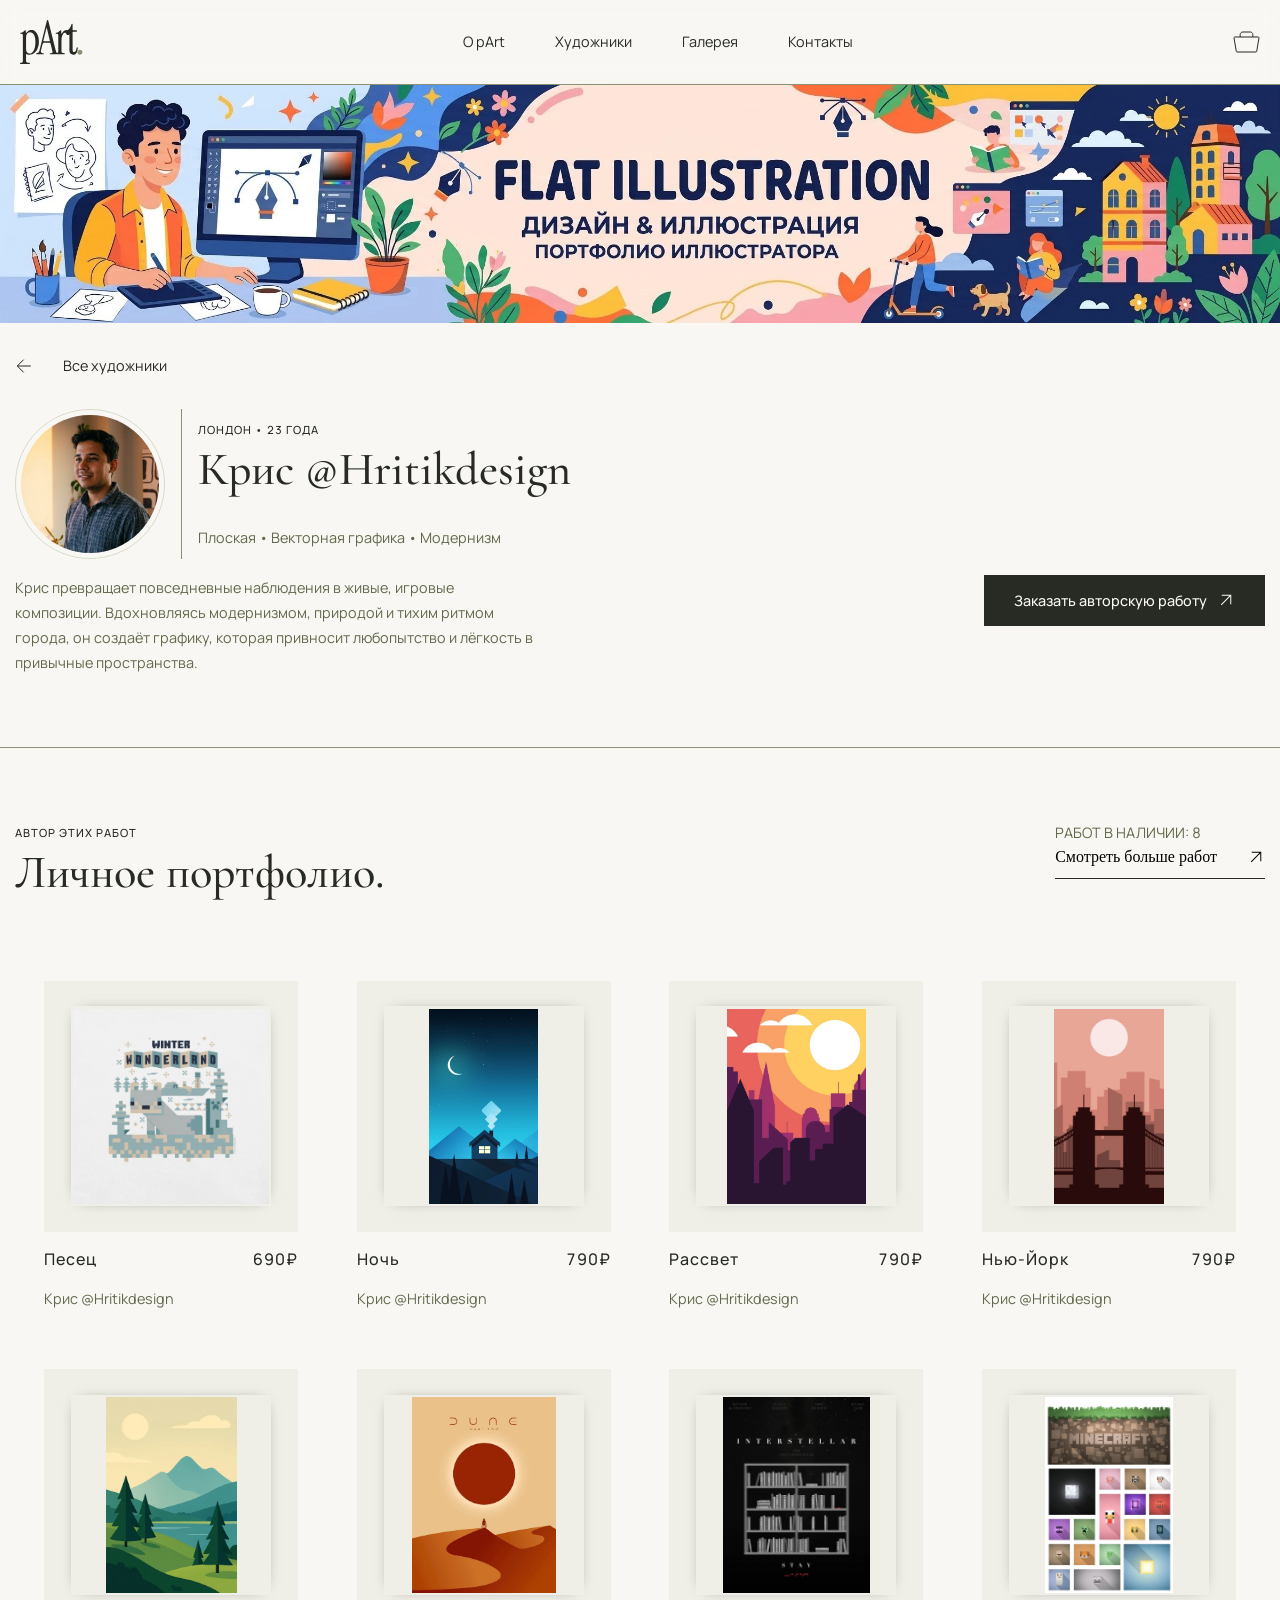
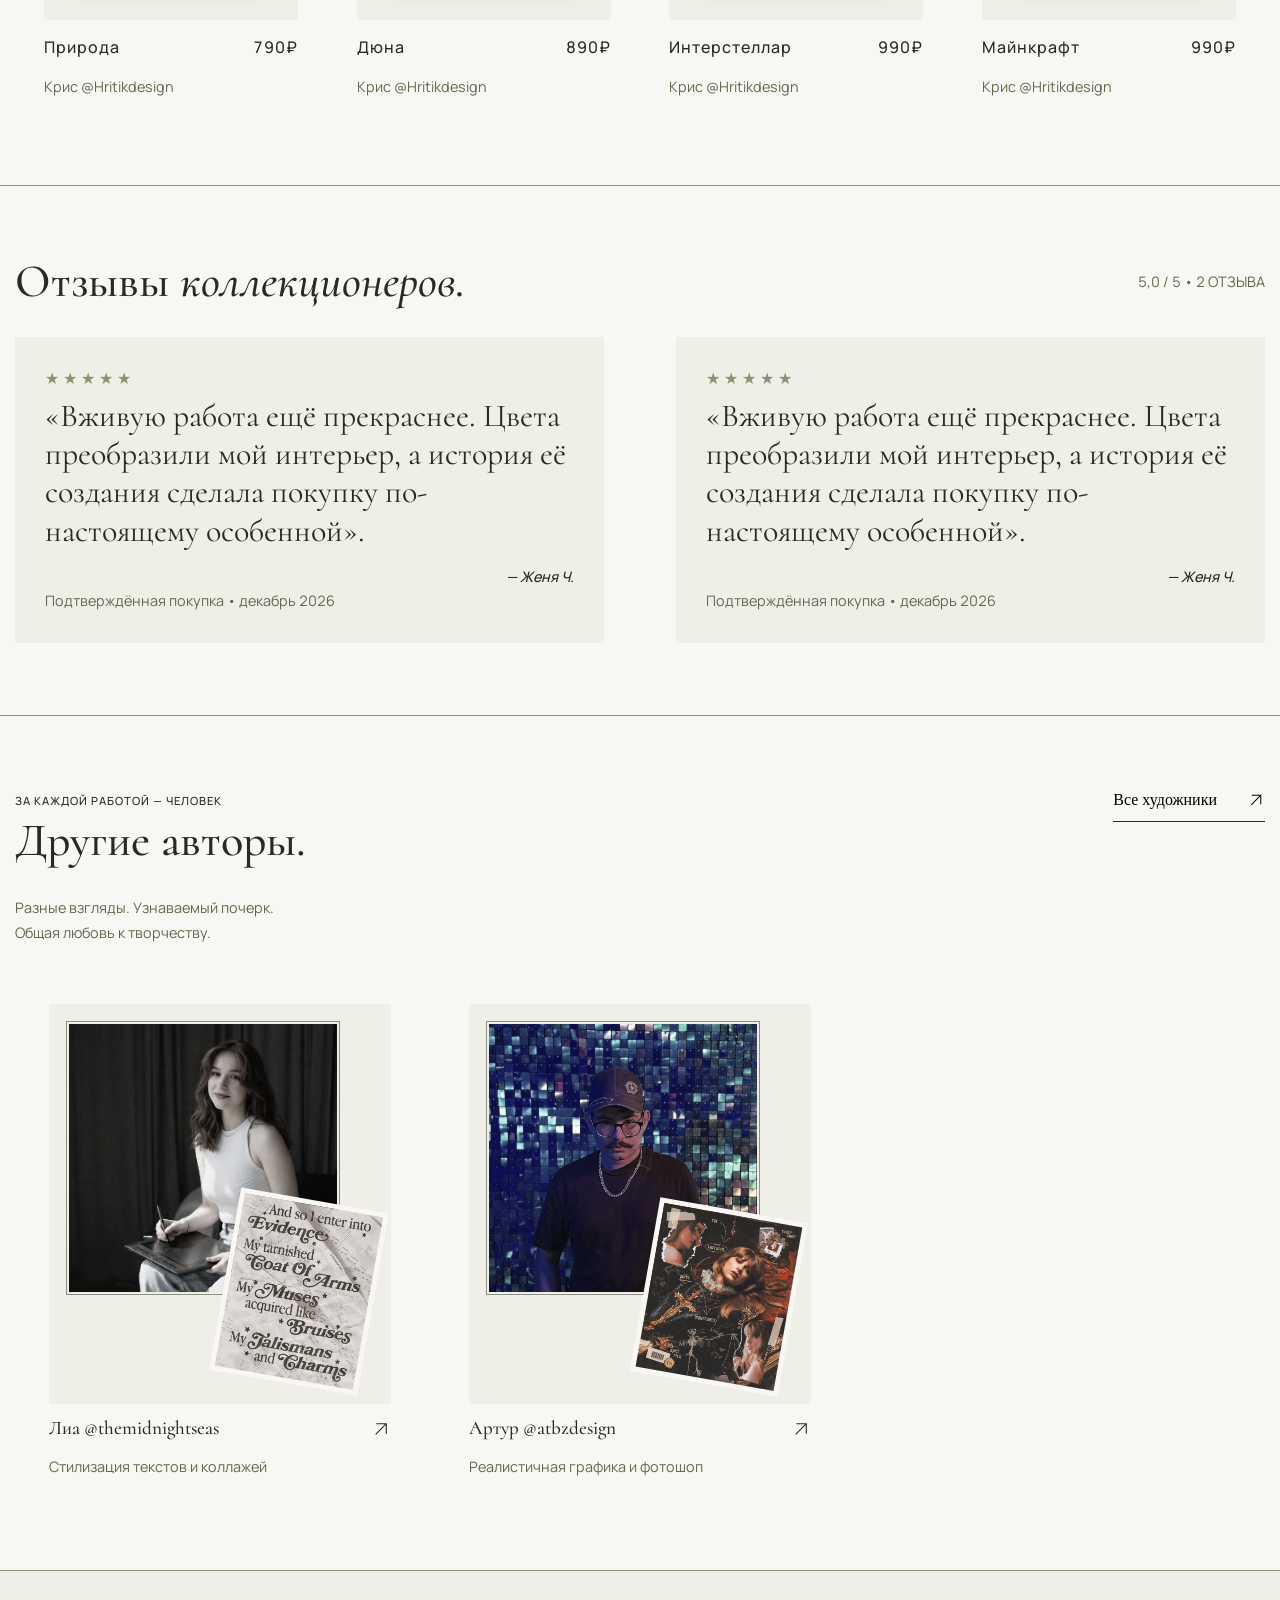
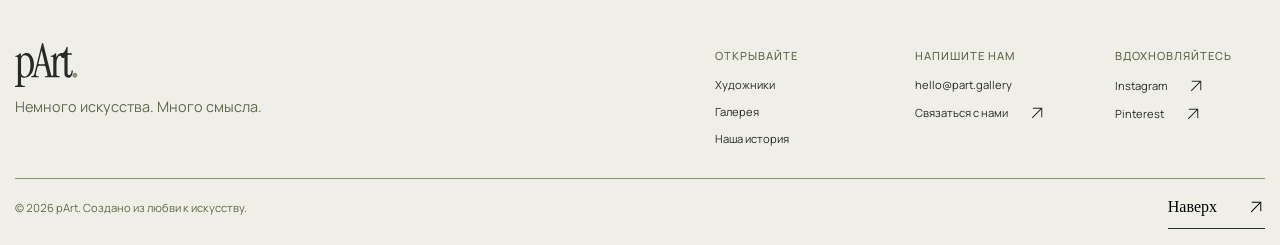
==== commit a401e222: "artists section & fix" ====
--- a/pages/@Hritikdesign.html
+++ b/pages/@Hritikdesign.html
@@ -228,6 +228,201 @@
             </div>
           </a>
 
+          <a class="gallery__card" href="./flat_1.html">
+
+            <div class="gallery__card-preview">
+              <div class="gallery__card-wrapper">
+                <img class="gallery__card-img" src="../assets/images/flat_1.webp"
+                  alt="Постер «Ночь». Автор - Крис @Hritikdesign" width="200" height="200" loading="lazy"
+                  decoding="async">
+              </div>
+
+              <div class="gallery__card-block">
+                <svg class="gallery__card-icon arrow--rightup" width="20" height="20" aria-hidden="true">
+                  <use href="../assets/icons/sprites.svg#arrow-icon"></use>
+                </svg>
+              </div>
+            </div>
+
+            <div class="gallery__card-info">
+              <h3 class="gallery__card-title">
+                Ночь
+                <span class="gallery__card-price">790₽</span>
+              </h3>
+
+              <p class="gallery__card-desc description">
+                Крис @Hritikdesign
+              </p>
+            </div>
+          </a>
+
+          <a class="gallery__card" href="./flat_2.html">
+
+            <div class="gallery__card-preview">
+              <div class="gallery__card-wrapper">
+                <img class="gallery__card-img" src="../assets/images/flat_2.webp"
+                  alt="Постер «Рассвет». Автор - Крис @Hritikdesign" width="200" height="200" loading="lazy"
+                  decoding="async">
+              </div>
+
+              <div class="gallery__card-block">
+                <svg class="gallery__card-icon arrow--rightup" width="20" height="20" aria-hidden="true">
+                  <use href="../assets/icons/sprites.svg#arrow-icon"></use>
+                </svg>
+              </div>
+            </div>
+
+            <div class="gallery__card-info">
+              <h3 class="gallery__card-title">
+                Рассвет
+                <span class="gallery__card-price">790₽</span>
+              </h3>
+
+              <p class="gallery__card-desc description">
+                Крис @Hritikdesign
+              </p>
+            </div>
+          </a>
+
+          <a class="gallery__card" href="./flat_3.html">
+
+            <div class="gallery__card-preview">
+              <div class="gallery__card-wrapper">
+                <img class="gallery__card-img" src="../assets/images/flat_3.webp"
+                  alt="Постер «Нью-Йорк». Автор - Крис @Hritikdesign" width="200" height="200" loading="lazy"
+                  decoding="async">
+              </div>
+
+              <div class="gallery__card-block">
+                <svg class="gallery__card-icon arrow--rightup" width="20" height="20" aria-hidden="true">
+                  <use href="../assets/icons/sprites.svg#arrow-icon"></use>
+                </svg>
+              </div>
+            </div>
+
+            <div class="gallery__card-info">
+              <h3 class="gallery__card-title">
+                Нью-Йорк
+                <span class="gallery__card-price">790₽</span>
+              </h3>
+
+              <p class="gallery__card-desc description">
+                Крис @Hritikdesign
+              </p>
+            </div>
+          </a>
+
+          <a class="gallery__card" href="./flat_4.html">
+
+            <div class="gallery__card-preview">
+              <div class="gallery__card-wrapper">
+                <img class="gallery__card-img" src="../assets/images/flat_4.webp"
+                  alt="Постер «Природа». Автор - Крис @Hritikdesign" width="200" height="200" loading="lazy"
+                  decoding="async">
+              </div>
+
+              <div class="gallery__card-block">
+                <svg class="gallery__card-icon arrow--rightup" width="20" height="20" aria-hidden="true">
+                  <use href="../assets/icons/sprites.svg#arrow-icon"></use>
+                </svg>
+              </div>
+            </div>
+
+            <div class="gallery__card-info">
+              <h3 class="gallery__card-title">
+                Природа
+                <span class="gallery__card-price">790₽</span>
+              </h3>
+
+              <p class="gallery__card-desc description">
+                Крис @Hritikdesign
+              </p>
+            </div>
+          </a>
+
+          <a class="gallery__card" href="./flat_5.html">
+
+            <div class="gallery__card-preview">
+              <div class="gallery__card-wrapper">
+                <img class="gallery__card-img" src="../assets/images/flat_5.webp"
+                  alt="Постер к фильму «Дюна». Автор - Крис @Hritikdesign" width="200" height="200" loading="lazy"
+                  decoding="async">
+              </div>
+
+              <div class="gallery__card-block">
+                <svg class="gallery__card-icon arrow--rightup" width="20" height="20" aria-hidden="true">
+                  <use href="../assets/icons/sprites.svg#arrow-icon"></use>
+                </svg>
+              </div>
+            </div>
+
+            <div class="gallery__card-info">
+              <h3 class="gallery__card-title">
+                Дюна
+                <span class="gallery__card-price">890₽</span>
+              </h3>
+
+              <p class="gallery__card-desc description">
+                Крис @Hritikdesign
+              </p>
+            </div>
+          </a>
+
+          <a class="gallery__card" href="./flat_6.html">
+
+            <div class="gallery__card-preview">
+              <div class="gallery__card-wrapper">
+                <img class="gallery__card-img" src="../assets/images/flat_6.webp"
+                  alt="Постер к фильму «Интерстеллар». Автор - Крис @Hritikdesign" width="200" height="200"
+                  loading="lazy" decoding="async">
+              </div>
+
+              <div class="gallery__card-block">
+                <svg class="gallery__card-icon arrow--rightup" width="20" height="20" aria-hidden="true">
+                  <use href="../assets/icons/sprites.svg#arrow-icon"></use>
+                </svg>
+              </div>
+            </div>
+
+            <div class="gallery__card-info">
+              <h3 class="gallery__card-title">
+                Интерстеллар
+                <span class="gallery__card-price">990₽</span>
+              </h3>
+
+              <p class="gallery__card-desc description">
+                Крис @Hritikdesign
+              </p>
+            </div>
+          </a>
+
+          <a class="gallery__card" href="./flat_8.html">
+
+            <div class="gallery__card-preview">
+              <div class="gallery__card-wrapper">
+                <img class="gallery__card-img" src="../assets/images/flat_8.webp"
+                  alt="Постер «Майнкрафт - компьютерная игра». Автор - Крис @Hritikdesign" width="200" height="200"
+                  loading="lazy" decoding="async">
+              </div>
+
+              <div class="gallery__card-block">
+                <svg class="gallery__card-icon arrow--rightup" width="20" height="20" aria-hidden="true">
+                  <use href="../assets/icons/sprites.svg#arrow-icon"></use>
+                </svg>
+              </div>
+            </div>
+
+            <div class="gallery__card-info">
+              <h3 class="gallery__card-title">
+                Майнкрафт
+                <span class="gallery__card-price">990₽</span>
+              </h3>
+
+              <p class="gallery__card-desc description">
+                Крис @Hritikdesign
+              </p>
+            </div>
+          </a>
 
         </div>
       </div>
--- a/styles/gallery.css
+++ b/styles/gallery.css
@@ -12,6 +12,10 @@
   display: flex;
   justify-content: space-between;
   align-items: start;
+}
+
+.gallery__header-desc {
+  max-width: 300px;
 }
 
 .gallery__cards {
--- a/styles/artists.css
+++ b/styles/artists.css
@@ -8,7 +8,11 @@
   display: flex;
   justify-content: space-between;
   align-items: start;
-  gap: 30px;
+  gap: 0 30px;
+}
+
+.artists__header-desc {
+  max-width: 300px;
 }
 
 .artists__cards {
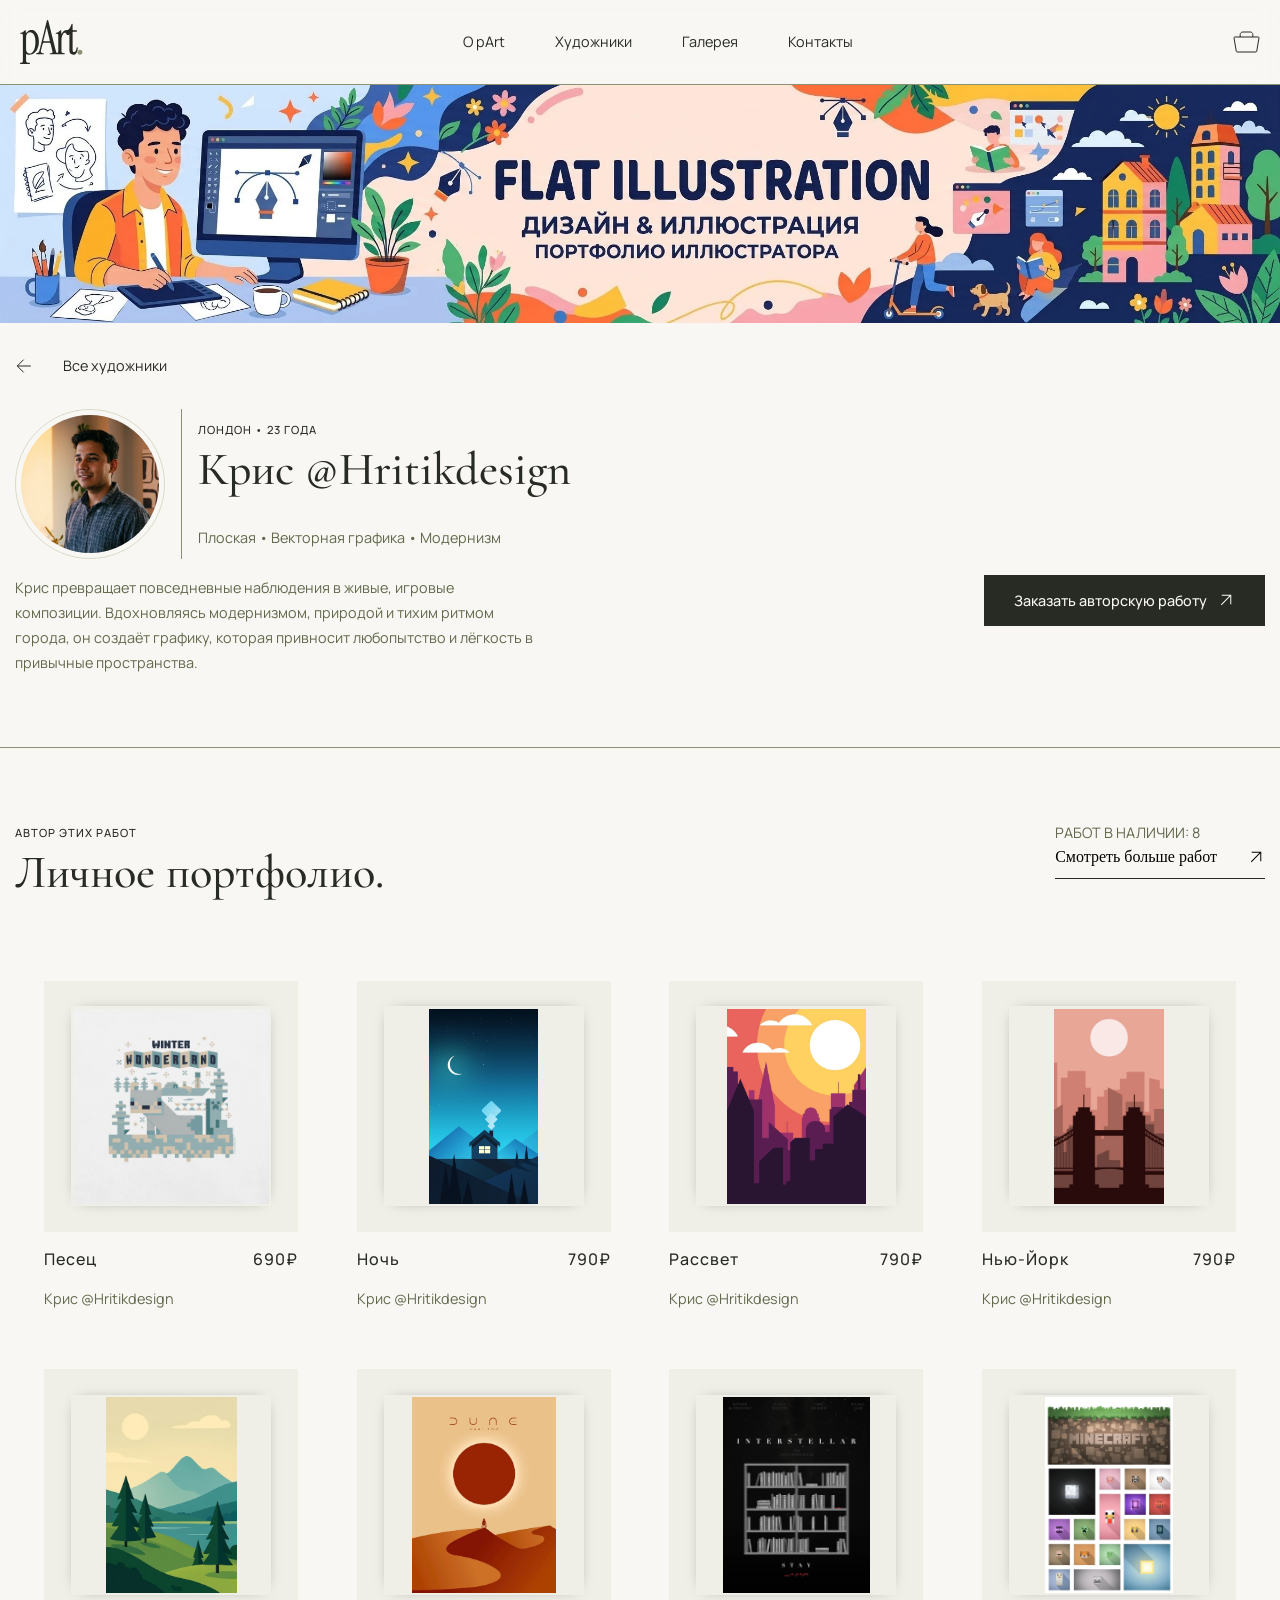
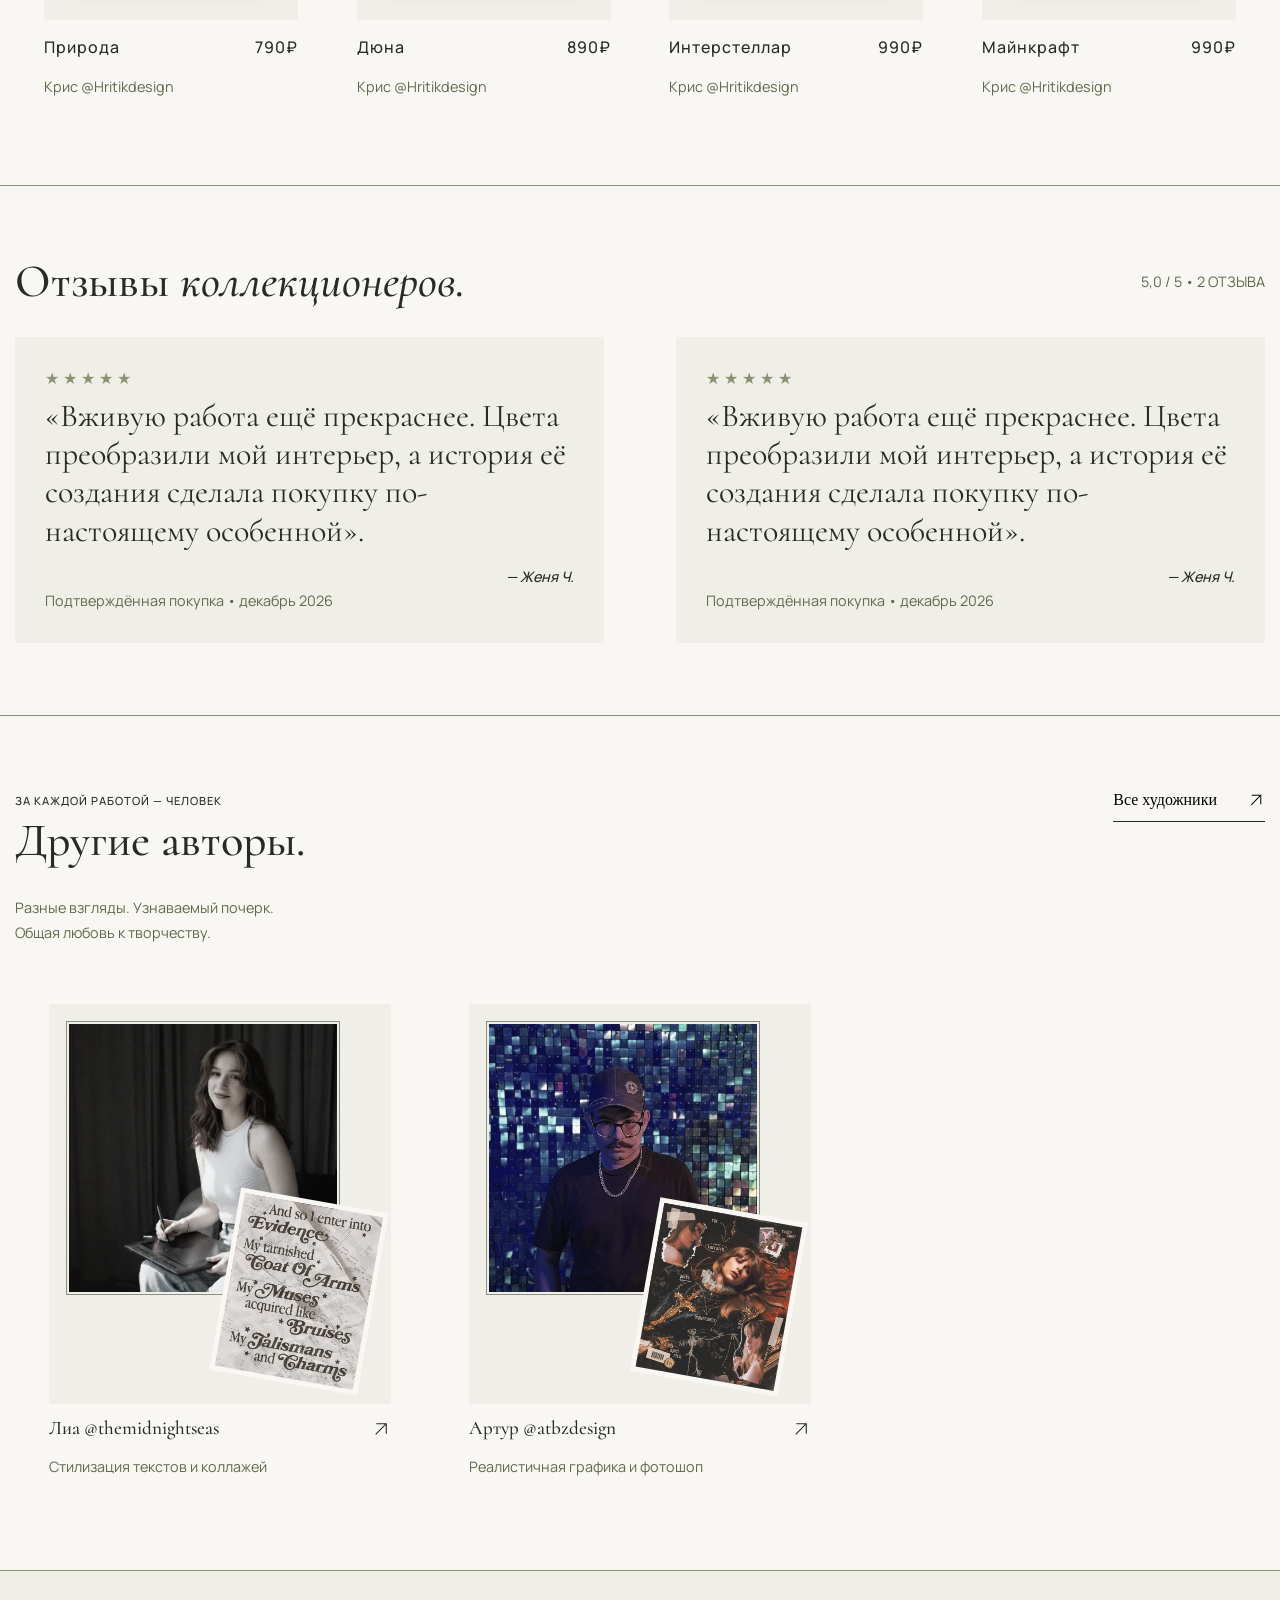
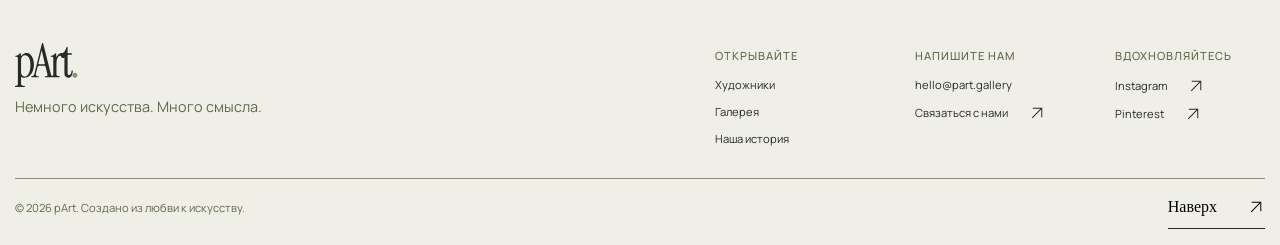
==== commit 48e043f0: "global fix" ====
--- a/pages/@Hritikdesign.html
+++ b/pages/@Hritikdesign.html
@@ -437,14 +437,14 @@
             <span>коллекционеров.</span>
           </h2>
 
-          <a href="#" class="feedback__header-desc description">
+          <a href="./feedback.html" class="feedback__header-desc description">
             5,0 / 5 • 2 ОТЗЫВА
           </a>
         </div>
 
         <div class="feedback__cards">
 
-          <article class="feedback__card">
+          <div class="feedback__card">
             <blockquote class="feedback__card-quote">
               «Вживую работа ещё прекраснее. Цвета преобразили мой интерьер, а история её создания сделала покупку
               по-настоящему особенной».
@@ -453,9 +453,9 @@
             <p class="feedback__card-desc description">
               Подтверждённая покупка • декабрь 2026
             </p>
-          </article>
-
-          <article class="feedback__card">
+          </div>
+
+          <div class="feedback__card">
             <blockquote class="feedback__card-quote">
               «Вживую работа ещё прекраснее. Цвета преобразили мой интерьер, а история её создания сделала покупку
               по-настоящему особенной».
@@ -464,12 +464,11 @@
             <p class="feedback__card-desc description">
               Подтверждённая покупка • декабрь 2026
             </p>
-          </article>
-
-        </div>
-
-
-      </div>
+          </div>
+
+        </div>
+
+
       </div>
     </section>
 
--- a/styles/base.css
+++ b/styles/base.css
@@ -4,7 +4,6 @@
 }
 
 body {
-  min-height: 100dvh;
   display: flex;
   flex-direction: column;
   background: var(--white-co);
--- a/styles/gallery.css
+++ b/styles/gallery.css
@@ -33,7 +33,8 @@
   max-height: 400px;
   transition: box-shadow .3s;
 
-  &:hover {
+  &:hover,
+  &:focus-visible {
     box-shadow: 0 0 40px -15px var(--green-co);
 
     .gallery__card-block {
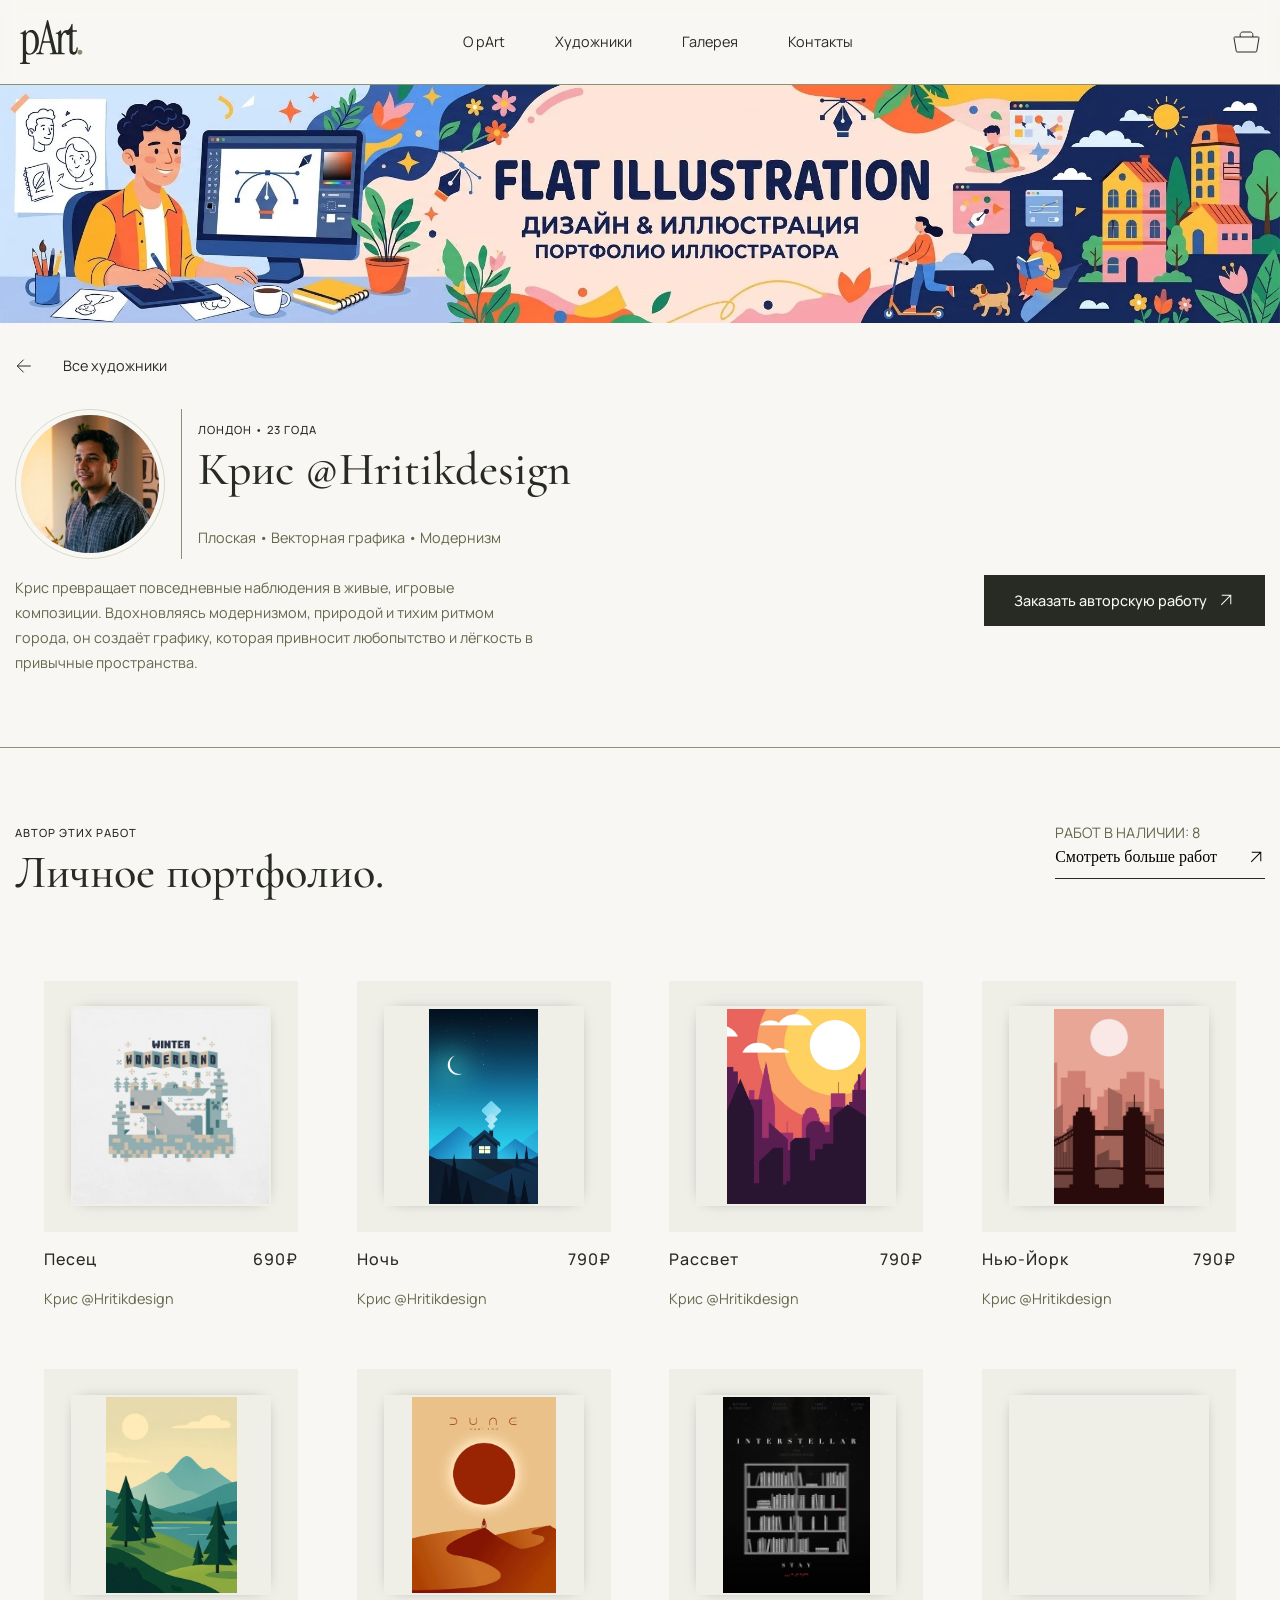
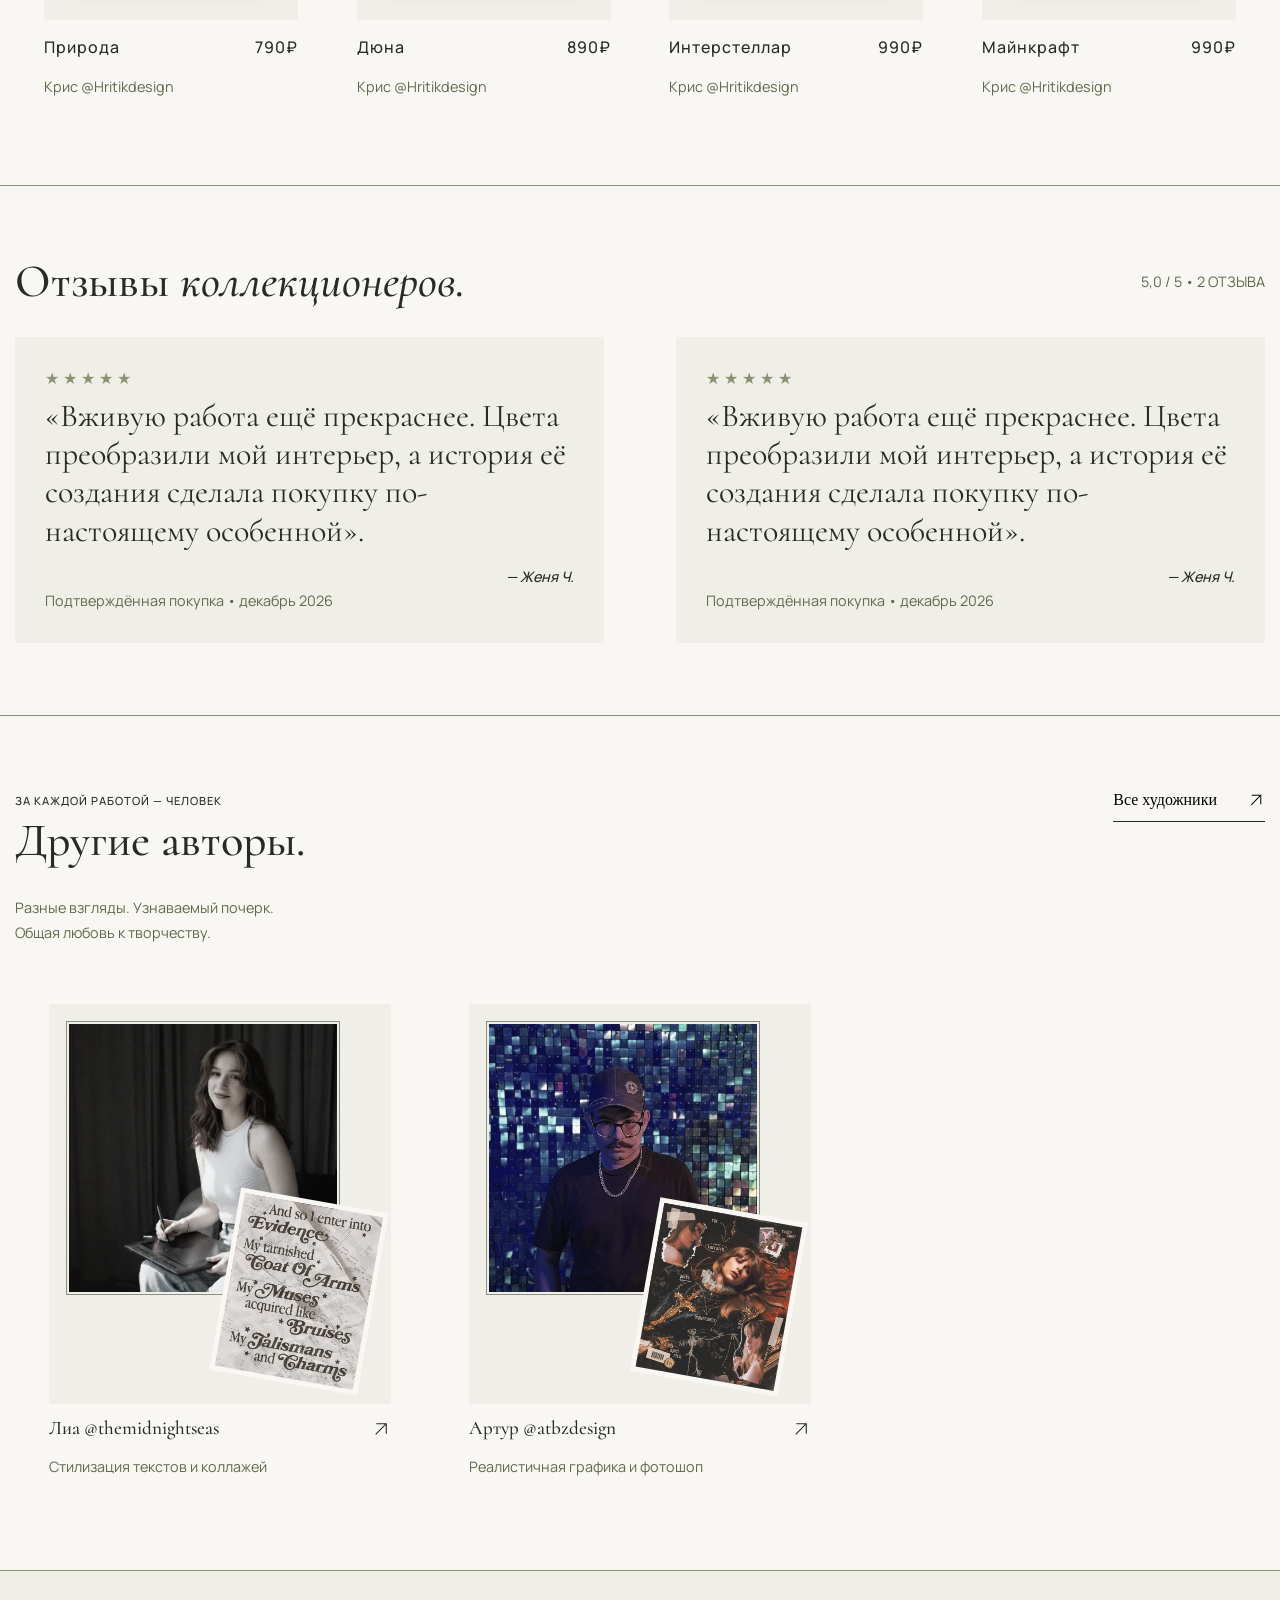
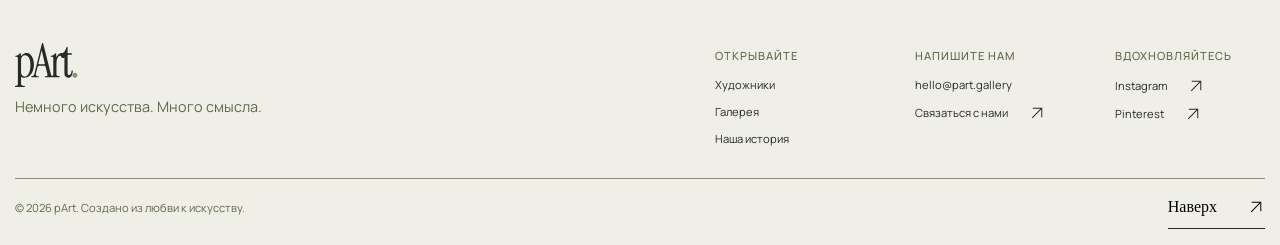
==== commit 154b0a2e: "artists profile pages" ====
--- a/pages/@Hritikdesign.html
+++ b/pages/@Hritikdesign.html
@@ -109,7 +109,11 @@
 
   <main class="main" id="main">
     <section class="profile" id="profile-id">
-      <div class="profile__banner"></div>
+      <div class="profile__banner">
+        <img class="profile__banner-img" src="../assets/images/flat_banner.webp"
+          alt="Баннер с информацией о художнике Крис @Hritikdesign" width="2400" height="448" fetchpriority="high"
+          decoding="async">
+      </div>
 
       <div class="profile__container container">
 
@@ -126,7 +130,8 @@
 
             <div class="profile__info-preview">
               <img class="profile__info-img" src="../assets/images/flat_artist.webp"
-                alt="На фото художник Крис @Hritikdesign" width="150" height="150" decoding="async" loading="lazy">
+                alt="На фото художник Крис @Hritikdesign" width="150" height="150" fetchpriority="high"
+                decoding="async">
             </div>
 
             <div class="profile__info-inner">
--- a/styles/profile.css
+++ b/styles/profile.css
@@ -1,7 +1,14 @@
 .profile__banner {
   width: 100%;
+  overflow: hidden;
   aspect-ratio: 75 / 14;
-  background: url('../assets/images/flat_banner.webp') center / cover no-repeat;
+}
+
+.profile__banner-img {
+  width: 100%;
+  height: 100%;
+  object-fit: cover;
+  object-position: center;
 }
 
 .profile__container {
